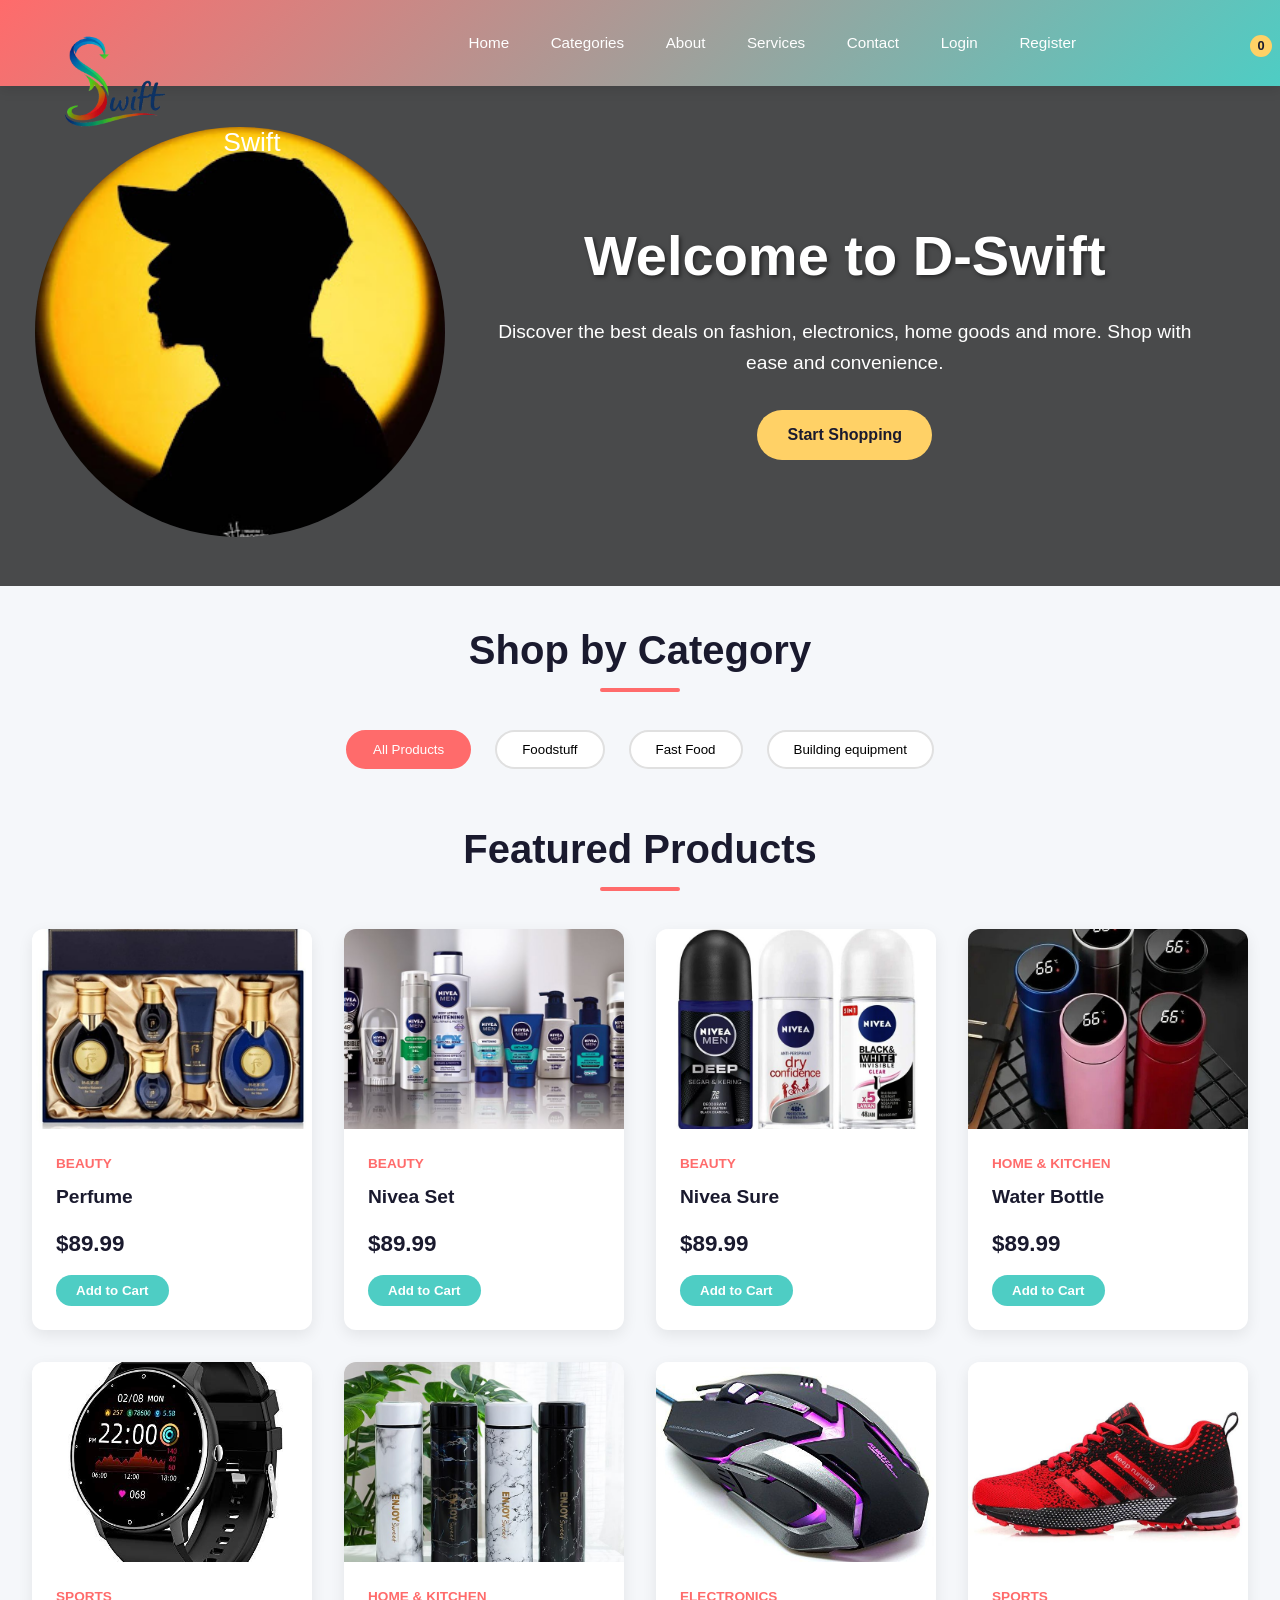
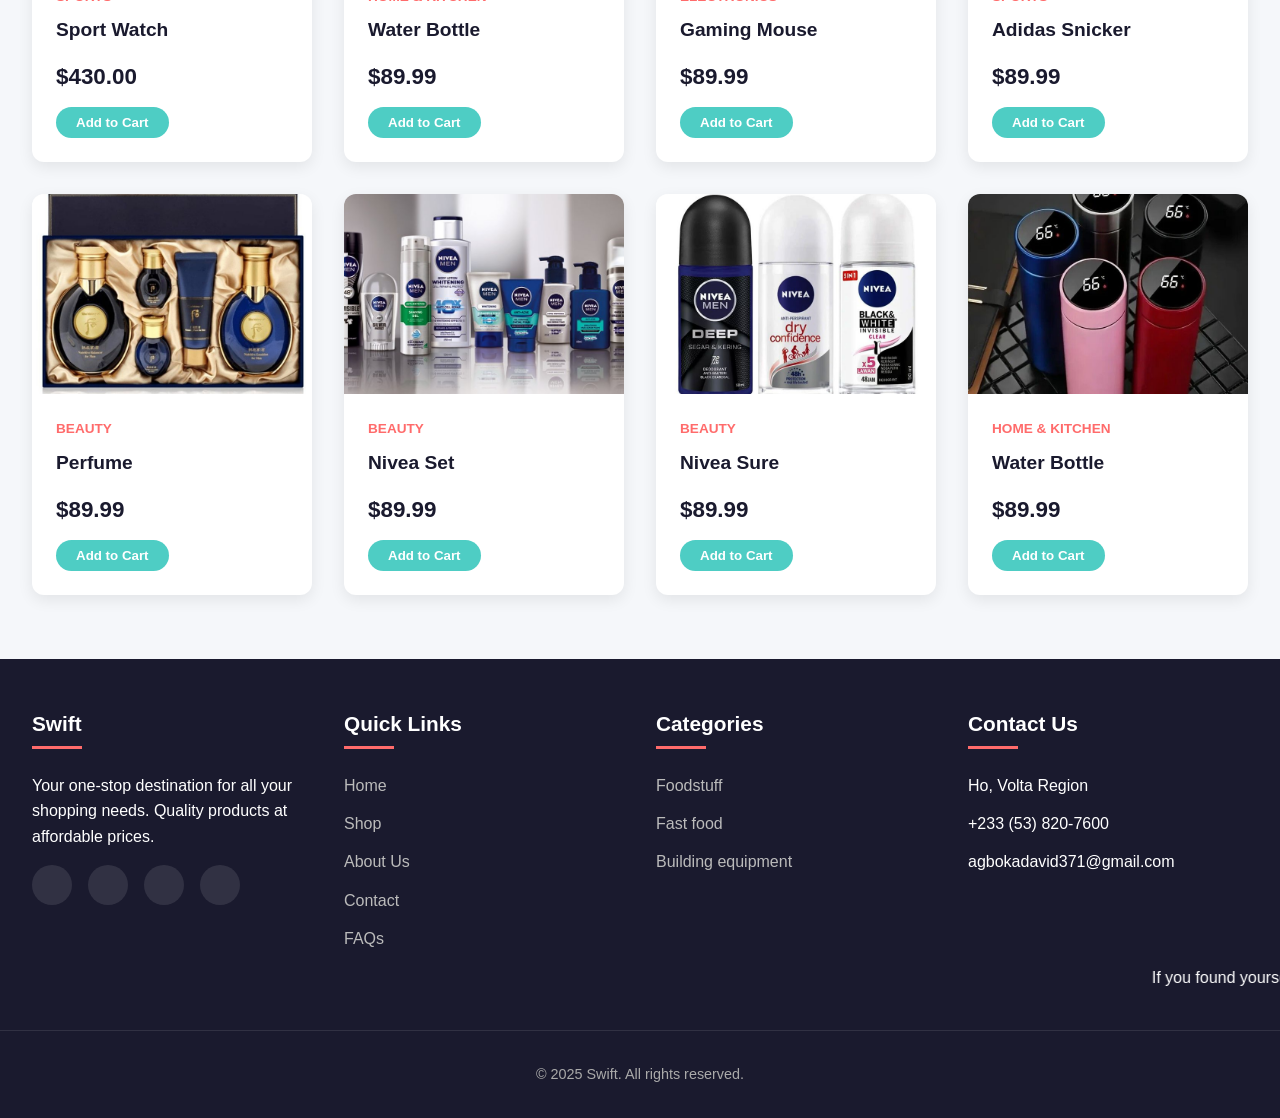
==== index.html @ dd16c354 "Update index.html" ====
<!DOCTYPE html>
<html lang="en">
<head>
    <meta charset="UTF-8">
    <meta name="viewport" content="width=device-width, initial-scale=1.0">
    <title>Swift</title>
    <link rel="stylesheet" href="style.css">
</head>
<body>
    <!-- Header -->
    
    <header>
        <div class="header-content">
            <div class="logo">
                <i class="fas fa-shopping-bag"></i>
                <img src="789.png" width="200" />
                <span>Swift</span>
            </div>

            <nav class="nav-links">
                <a href="#" class="active">Home</a>
                <a href="#">Categories</a>
                <a href="#">About</a>
                <a href="#">Services</a>
                <a href="#">Contact</a>
                <a href="login.html">Login</a>
                <a href="register.html">Register</a>
            </nav>

            <div class="cart-icon" id="cartIcon">
                <i class="fas fa-shopping-cart"></i>
                <span class="cart-count">0</span>
            </div>
        </div>
    </header>

        <!-- Hero Section -->
    <section class="hero">
        <div class="home-img">
        <img src="456.jpg">
        </div>
        <div class="hero-content">
            <h1>Welcome to D-Swift</h1>
            <p>Discover the best deals on fashion, electronics, home goods and more. Shop with ease and convenience.</p>
            <a href="#products" class="btn">Start Shopping</a>
        </div>
    </section>

    
    <!-- Main Content -->
    <div class="container">
        <h2 class="section-title">Shop by Category</h2>
        <div class="categories">
            <button class="category-btn active">All Products</button>
            <button class="category-btn">Foodstuff</button>
            <button class="category-btn">Fast Food</button>
            <button class="category-btn">Building equipment</button>
        </div>
        <h2 class="section-title" id="products">Featured Products</h2>
        <div class="products-grid" id="productsGrid">
            <!-- Products will be dynamically added here -->
        </div>
    </div>
    <!-- Shopping Cart -->
    <div class="cart-container" id="cartContainer">
        <div class="cart-header">
            <h2>Your Cart</h2>
            <button class="close-cart" id="closeCart">
                <i class="fas fa-times"></i>
            </button>
        </div>
        <div class="cart-items" id="cartItems">
            <!-- Cart items will be dynamically added here -->
            <div class="cart-empty">
                <i class="fas fa-shopping-cart"></i>
                <p>Your cart is empty</p>
            </div>
        </div>
        <div class="cart-footer">
            <div class="cart-total">
                <span>Total:</span>
                <span id="cartTotal">$0.00</span>
            </div>
            <button class="checkout-btn">Proceed to Checkout</button>
        </div>
    </div>
    <!-- Overlay for cart -->
    <div class="overlay" id="overlay"></div>
    <!-- Footer -->
    <footer>
        <div class="footer-content">
            <div class="footer-column">
                <h3>Swift</h3>
                <p>Your one-stop destination for all your shopping needs. Quality products at affordable prices.</p>
                <div class="social-links">
                    <a href="#"><i class="fab fa-facebook-f"></i></a>
                    <a href="#"><i class="fab fa-twitter"></i></a>
                    <a href="#"><i class="fab fa-instagram"></i></a>
                    <a href="#"><i class="fab fa-pinterest"></i></a>
                </div>
            </div>
            <div class="footer-column">
                <h3>Quick Links</h3>
                <ul class="footer-links">
                    <li><a href="#">Home</a></li>
                    <li><a href="#">Shop</a></li>
                    <li><a href="#">About Us</a></li>
                    <li><a href="#">Contact</a></li>
                    <li><a href="#">FAQs</a></li>
                </ul>
            </div>
            <div class="footer-column">
                <h3>Categories</h3>
                <ul class="footer-links">
                    <li><a href="#">Foodstuff</a></li>
                    <li><a href="#">Fast food</a></li>
                    <li><a href="#">Building equipment</a></li>
                </ul>
            </div>
            <div class="footer-column">
                <h3>Contact Us</h3>
                <ul class="footer-links">
                    <li><i class="fas fa-map-marker-alt"></i>Ho, Volta Region</li>
                    <li><i class="fas fa-phone"></i> +233 (53) 820-7600</li>
                    <li><i class="fas fa-envelope"></i> agbokadavid371@gmail.com</li>
                </ul>
            </div>
        </div>
        <Marquee>If you found yourself on this website, it is not a mistake. You are here because you either want to buy or sell. My name is D-swift and I am here to make your shopping easier for you. Just tell me what you want and it will be at your doorstep. You can register now to receive daily update on new product. We offer services like advertisement of products, selling of products and other more. You can sign up now to be a buyer or a seller. For more enquiries, Call Us On +233 53-820-7600 or 0538207600. Thank You. Nice Shopping.</Marquee>
        <div class="copyright">
            <p>&copy; 2025 Swift. All rights reserved.</p>
        </div>
    </footer>
    <script src="script.js"></script>
</body>
</html>
---- style.css ----
* {
            margin: 0;
            padding: 0;
            box-sizing: border-box;
            font-family: 'Segoe UI', Tahoma, Geneva, Verdana, sans-serif;
        }
        :root {
            --primary: #ff6b6b;
            --secondary: #4ecdc4;
            --dark: #1a1a2e;
            --light: #f8f9fa;
            --accent: #ffd166;
        }
        body {
            background-color: #f5f7fa;
            color: #333;
            line-height: 1.6;
        }

        header {
            padding: 0.8rem 1rem;
            position: sticky;
            top: 0;
            z-index: 100;
            background: linear-gradient(135deg, var(--primary), var(--secondary));
            color: white;
            box-shadow: 0 4px 12px rgba(0,0,0,0.1);
        }

        .home-img{
            border-radius: 50%;
        }

        .home-img img{
            position: relative;
            width: 32vw;
            border-radius: 50%;
            box-shadow: 0 0 5px solid #b74b4b;
            cursor: pointor;
            transition: 0.2s linear;
        }
        .header-content {
            display: flex;
            align-items: center;
            justify-content: space-between;  /* keeps everything in one straight line */
            flex-wrap: nowrap;               /* prevents wrapping */
            gap: 1rem;
            min-height: 60px; 
            max-width: 100%;
            margin: 0 auto;               /* consistent height */
        }
        /* Logo stays on the left */
        .logo {
            height: 50px; /* adjust as needed */
            width: auto;  /* keeps proportions */
            font-size: 1.65rem;
            white-space: nowrap;
            flex-shrink: 0;
        }
        .logo i {
            color: var(--accent);
        }
        .nav-links {
            display: flex;
            gap: 1.2rem;
            flex: 1;                          /* takes all available space in the middle */
            justify-content: center;         /* perfectly centered */
            overflow: hidden;
        }
        .nav-links::-webkit-scrollbar {
            display: none;                   
        }
        .nav-links a {
            color: white;
            text-decoration: none;
            font-weight: 500;
            font-size: 0.95rem;
            white-space: nowrap;
            padding: 0.4rem 0.7rem;
            border-radius: 4px;
            transition: background 0.3s;
        }
        .nav-links a:hover {
            background: rgba(255,255,255,0.2);
        }
        .cart-icon {
            flex-shrink: 0;
            position: relative;
            cursor: pointer;
            font-size: 1.6rem;
        }
        .cart-count {
            position: absolute;
            top: -8px;
            right: -8px;
            background: var(--accent);
            color: var(--dark);
            border-radius: 50%;
            width: 22px;
            height: 22px;
            display: flex;
            align-items: center;
            justify-content: center;
            font-size: 0.8rem;
            font-weight: bold;
        }
        .hero {
            background: linear-gradient(rgba(0,0,0,0.7), rgba(0,0,0,0.7)), url('https://images.unsplash.com/photo-1596727147700-6a0b6a0c0d5d?ixlib=rb-4.0.3&auto=format&fit=crop&w=1950&q=80');
            background-size: cover;
            background-position: center;
            height: 500px;
            display: flex;
            align-items: center;
            justify-content: center;
            text-align: center;
            color: white;
            margin-bottom: 2rem;
        }
        .hero-content {
            max-width: 800px;
            padding: 2rem;
        }
        .hero h1 {
            font-size: 3.5rem;
            margin-bottom: 1rem;
            text-shadow: 2px 2px 4px rgba(0,0,0,0.5);
        }
        .hero p {
            font-size: 1.2rem;
            margin-bottom: 2rem;
        }
        .btn {
            display: inline-block;
            background: var(--accent);
            color: var(--dark);
            padding: 12px 30px;
            border-radius: 30px;
            text-decoration: none;
            font-weight: 600;
            transition: all 0.3s ease;
            border: none;
            cursor: pointer;
            font-size: 1rem;
        }
        .btn:hover {
            transform: translateY(-3px);
            box-shadow: 0 10px 20px rgba(0,0,0,0.1);
        }
        .btn-primary {
            background: var(--primary);
            color: white;
        }
        .container {
            max-width: 1400px;
            margin: 0 auto;
            padding: 0 2rem;
        }
        .section-title {
            text-align: center;
            margin: 2rem 0 3rem;
            font-size: 2.5rem;
            color: var(--dark);
            position: relative;
        }
        .section-title::after {
            content: '';
            position: absolute;
            bottom: -10px;
            left: 50%;
            transform: translateX(-50%);
            width: 80px;
            height: 4px;
            background: var(--primary);
            border-radius: 2px;
        }
        .categories {
            display: flex;
            justify-content: center;
            gap: 1.5rem;
            margin-bottom: 3rem;
            flex-wrap: wrap;
        }
        .category-btn {
            padding: 10px 25px;
            background: white;
            border: 2px solid #e0e0e0;
            border-radius: 30px;
            cursor: pointer;
            font-weight: 500;
            transition: all 0.3s ease;
        }
        .category-btn:hover, .category-btn.active {
            background: var(--primary);
            color: white;
            border-color: var(--primary);
        }
        .products-grid {
            display: grid;
            grid-template-columns: repeat(auto-fill, minmax(280px, 1fr));
            gap: 2rem;
            margin-bottom: 4rem;
        }
        .product-card {
            background: white;
            border-radius: 12px;
            overflow: hidden;
            box-shadow: 0 5px 15px rgba(0,0,0,0.08);
            transition: transform 0.3s ease;
        }
        .product-card:hover {
            transform: translateY(-10px);
        }
        .product-image {
            height: 200px;
            width: 100%;
            background-color: #f0f0f0;
            display: flex;
            align-items: center;
            justify-content: center;
            overflow: hidden;
        }
        .product-image img {
            width: 100%;
            height: 100%;
            object-fit: cover;
            transition: transform 0.5s ease;
        }
        .product-card:hover .product-image img {
            transform: scale(1.1);
        }
        .product-info {
            padding: 1.5rem;
        }
        .product-category {
            color: var(--primary);
            font-size: 0.85rem;
            text-transform: uppercase;
            font-weight: 600;
            margin-bottom: 0.5rem;
        }
        .product-name {
            font-size: 1.2rem;
            margin-bottom: 0.5rem;
            color: var(--dark);
        }
        .product-price {
            font-size: 1.4rem;
            font-weight: 700;
            color: var(--dark);
            margin: 0.8rem 0;
        }
        .product-actions {
            display: flex;
            justify-content: space-between;
            align-items: center;
        }
        .add-to-cart {
            background: var(--secondary);
            color: white;
            border: none;
            padding: 8px 20px;
            border-radius: 30px;
            cursor: pointer;
            font-weight: 600;
            transition: all 0.3s ease;
        }
        .add-to-cart:hover {
            background: #3dbdb4;
        }
        .cart-container {
            position: fixed;
            top: 0;
            right: -400px;
            width: 380px;
            height: 100vh;
            background: white;
            box-shadow: -5px 0 15px rgba(0,0,0,0.1);
            z-index: 1000;
            transition: right 0.4s ease;
            display: flex;
            flex-direction: column;
        }
        .cart-icon {
            flex-shrink: 0;
            font-size: 1.6rem;
        }
        .cart-container.active {
            right: 0;
        }
        .cart-header {
            padding: 1.5rem;
            background: var(--primary);
            color: white;
            display: flex;
            justify-content: space-between;
            align-items: center;
        }
        .close-cart {
            background: none;
            border: none;
            color: white;
            font-size: 1.5rem;
            cursor: pointer;
        }
        .cart-items {
            flex: 1;
            overflow-y: auto;
            padding: 1.5rem;
        }
        .cart-item {
            display: flex;
            gap: 1rem;
            padding: 1rem 0;
            border-bottom: 1px solid #eee;
        }
        .cart-item-image {
            width: 80px;
            height: 80px;
            border-radius: 8px;
            overflow: hidden;
            background-color: #f0f0f0;
        }
        .cart-item-image img {
            width: 100%;
            height: 100%;
            object-fit: cover;
        }
        .cart-item-details {
            flex: 1;
        }
        .cart-item-name {
            font-weight: 600;
            margin-bottom: 0.5rem;
        }
        .cart-item-price {
            color: var(--primary);
            font-weight: 700;
            margin-bottom: 0.5rem;
        }
        .cart-item-controls {
            display: flex;
            align-items: center;
            gap: 0.5rem;
        }
        .quantity-btn {
            width: 30px;
            height: 30px;
            border-radius: 50%;
            border: 1px solid #ddd;
            background: white;
            cursor: pointer;
            display: flex;
            align-items: center;
            justify-content: center;
        }
        .quantity {
            min-width: 30px;
            text-align: center;
        }
        .remove-item {
            color: #ff6b6b;
            background: none;
            border: none;
            cursor: pointer;
            margin-left: auto;
        }
        .cart-footer {
            padding: 1.5rem;
            border-top: 1px solid #eee;
        }
        .cart-total {
            display: flex;
            justify-content: space-between;
            font-size: 1.2rem;
            font-weight: 700;
            margin-bottom: 1.5rem;
        }
        .checkout-btn {
            width: 100%;
            padding: 15px;
            background: var(--primary);
            color: white;
            border: none;
            border-radius: 8px;
            font-size: 1.1rem;
            font-weight: 600;
            cursor: pointer;
            transition: background 0.3s ease;
        }
        .checkout-btn:hover {
            background: #ff5252;
        }
        .overlay {
            position: fixed;
            top: 0;
            left: 0;
            width: 100%;
            height: 100%;
            background: rgba(0,0,0,0.5);
            z-index: 999;
            opacity: 0;
            visibility: hidden;
            transition: all 0.4s ease;
        }
        .overlay.active {
            opacity: 1;
            visibility: visible;
        }
        .cart-empty {
            text-align: center;
            padding: 2rem;
            color: #888;
        }
        .cart-empty i {
            font-size: 3rem;
            margin-bottom: 1rem;
            color: #ddd;
        }
        footer {
            background: var(--dark);
            color: white;
            padding: 3rem 0 2rem;
            margin-top: 4rem;
        }
        .footer-content {
            display: grid;
            grid-template-columns: repeat(auto-fit, minmax(250px, 1fr));
            gap: 2rem;
            max-width: 1400px;
            margin: 0 auto;
            padding: 0 2rem;
        }
        .footer-column h3 {
            font-size: 1.3rem;
            margin-bottom: 1.5rem;
            position: relative;
            padding-bottom: 0.5rem;
        }
        .footer-column h3::after {
            content: '';
            position: absolute;
            bottom: 0;
            left: 0;
            width: 50px;
            height: 3px;
            background: var(--primary);
        }
        .footer-links {
            list-style: none;
        }
        .footer-links li {
            margin-bottom: 0.8rem;
        }
        .footer-links a {
            color: #bbb;
            text-decoration: none;
            transition: color 0.3s ease;
        }
        .footer-links a:hover {
            color: var(--accent);
        }
        .social-links {
            display: flex;
            gap: 1rem;
            margin-top: 1rem;
        }
        .social-links a {
            display: flex;
            align-items: center;
            justify-content: center;
            width: 40px;
            height: 40px;
            border-radius: 50%;
            background: rgba(255,255,255,0.1);
            color: white;
            transition: all 0.3s ease;
        }
        .social-links a:hover {
            background: var(--primary);
            transform: translateY(-3px);
        }
        .copyright {
            text-align: center;
            padding-top: 2rem;
            margin-top: 2rem;
            border-top: 1px solid rgba(255,255,255,0.1);
            color: #aaa;
            font-size: 0.9rem;
        }
        
        @media (max-width: 560px) {
            .nav-links {
                gap: 0.6rem;
                overflow-x: auto;
                -webkit-overflow-scrolling: touch;
                scrollbar-width: none;
                padding: 0 0.5rem;
            }
    
            .nav-links::-webkit-scrollbar {
                display: none;
            }
    
            .nav-links a {
                font-size: 0.85rem;
                padding: 0.3rem 0.5rem;
            }
    
            .logo {
                font-size: 1.5rem;
            }
            
            @media (max-width: 400px) {
              .form-container {
                padding: 15px;
              }
            }
        }
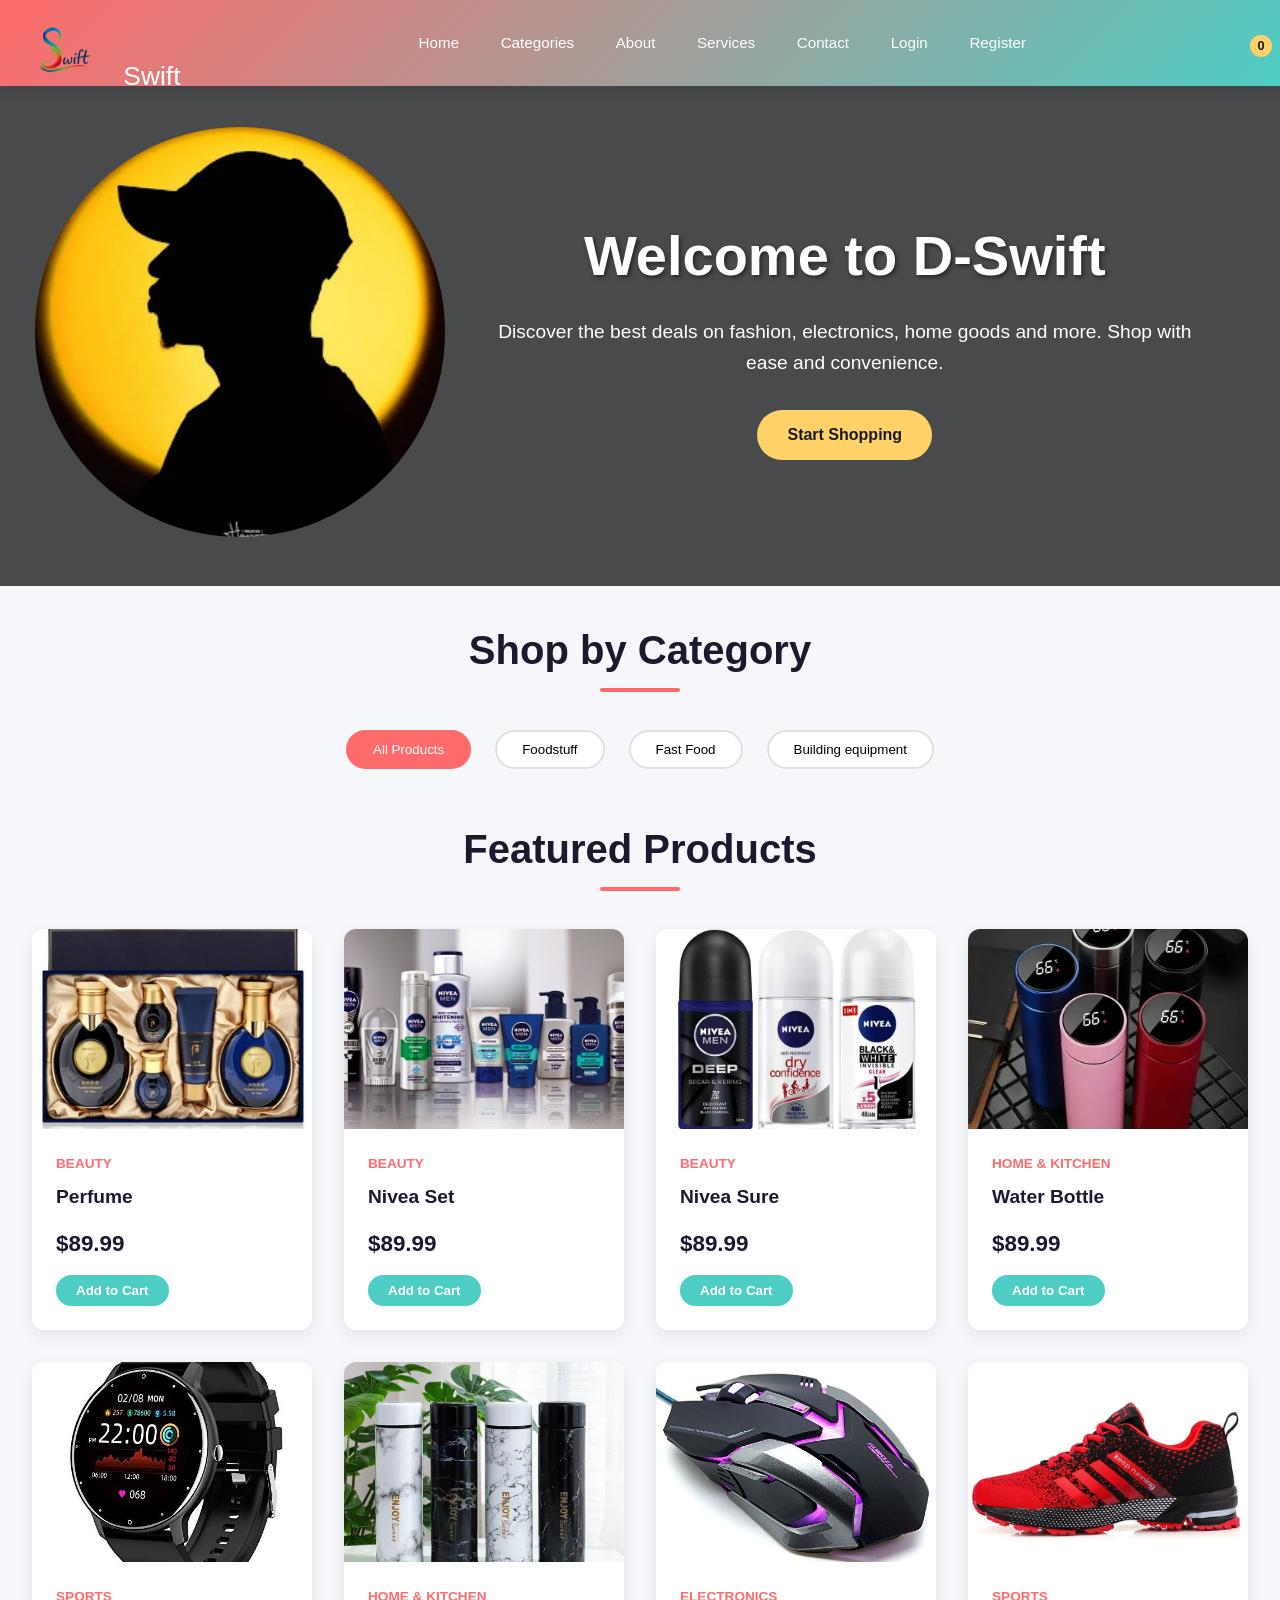
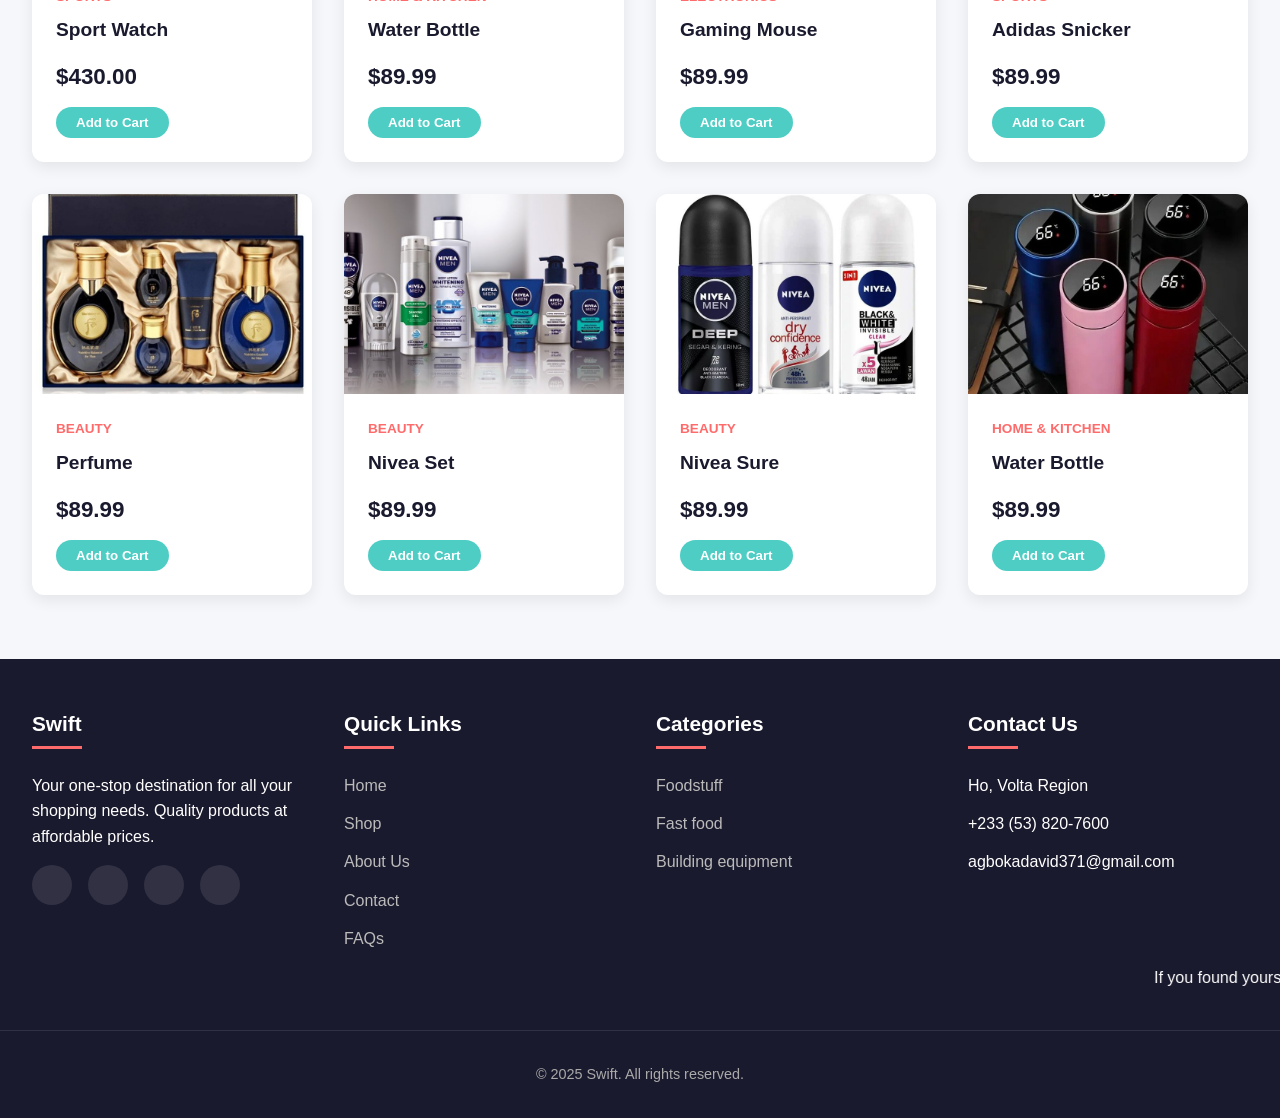
==== commit 1dbab36a: "Fix HTML formatting and update image sizes" ====
--- a/index.html
+++ b/index.html
@@ -13,7 +13,7 @@
         <div class="header-content">
             <div class="logo">
                 <i class="fas fa-shopping-bag"></i>
-                <img src="789.png" width="200" />
+                <img src="789.png" width="100" />
                 <span>Swift</span>
             </div>
 
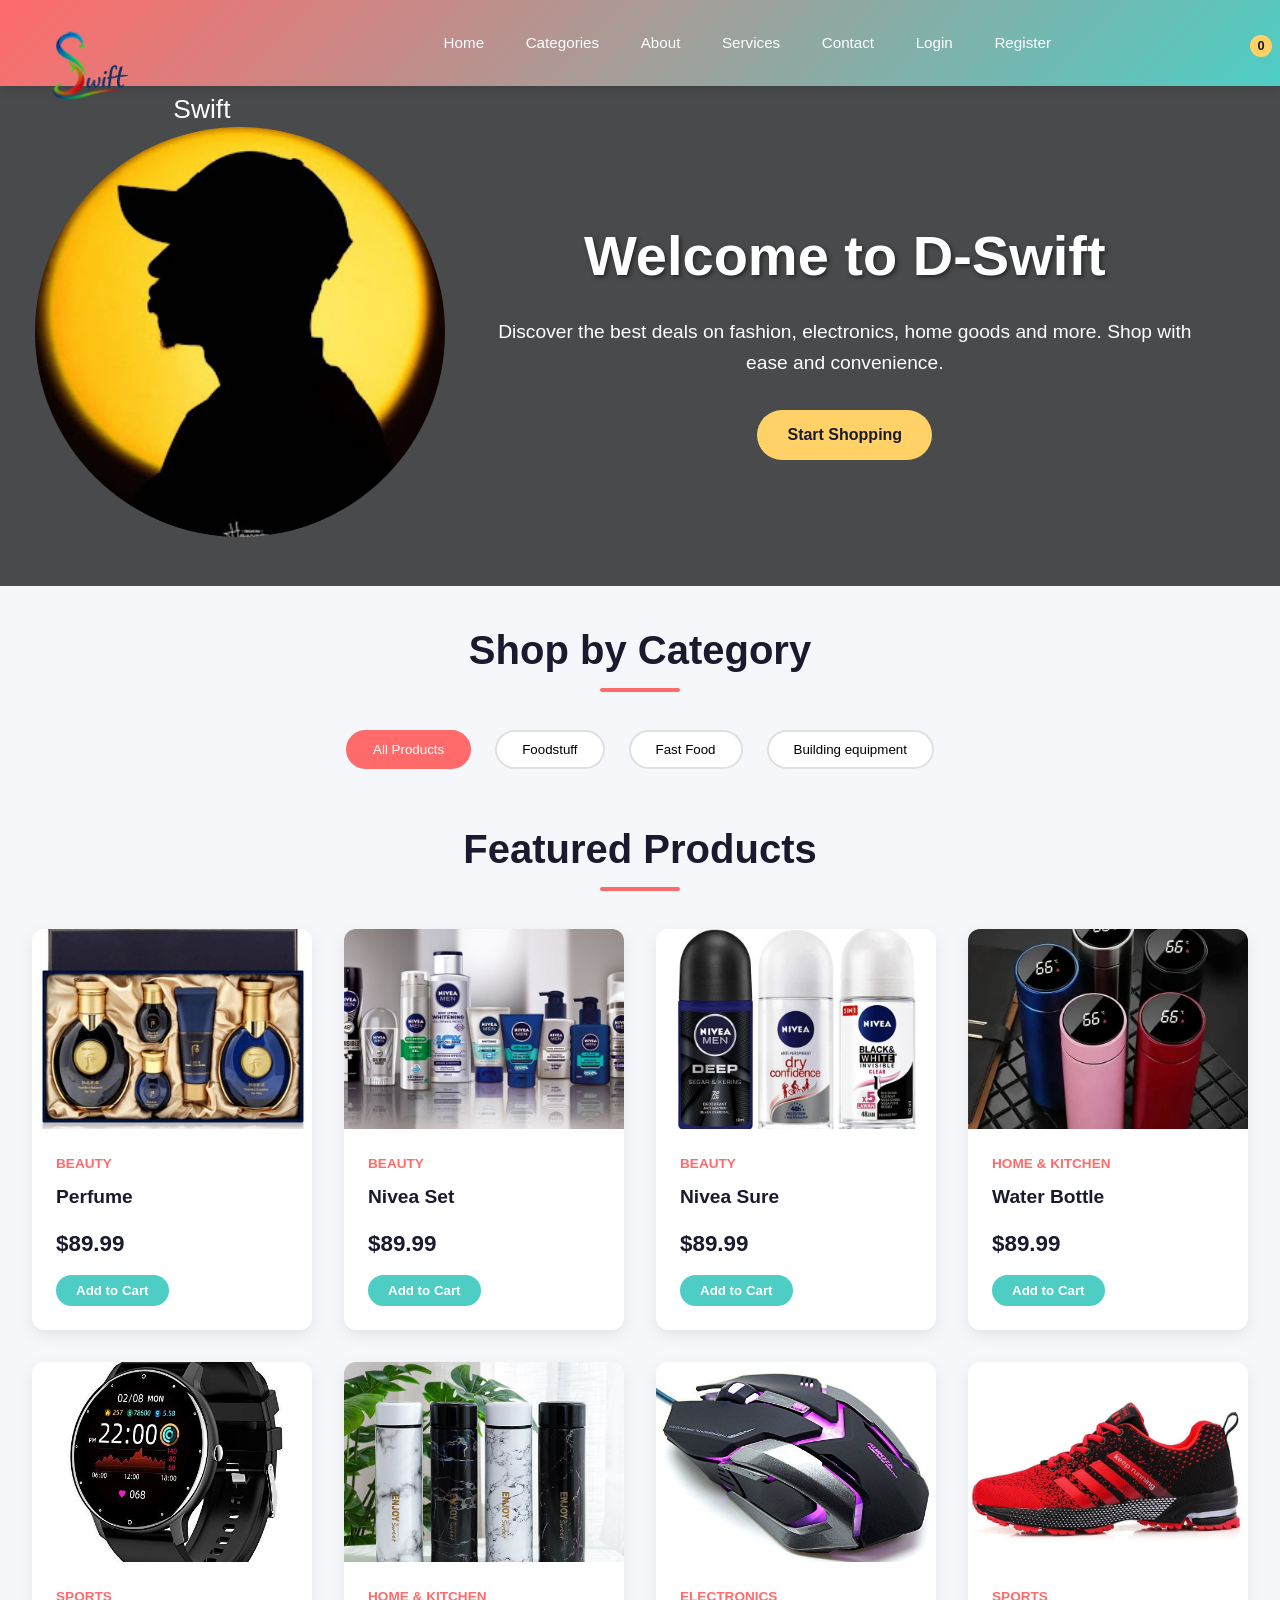
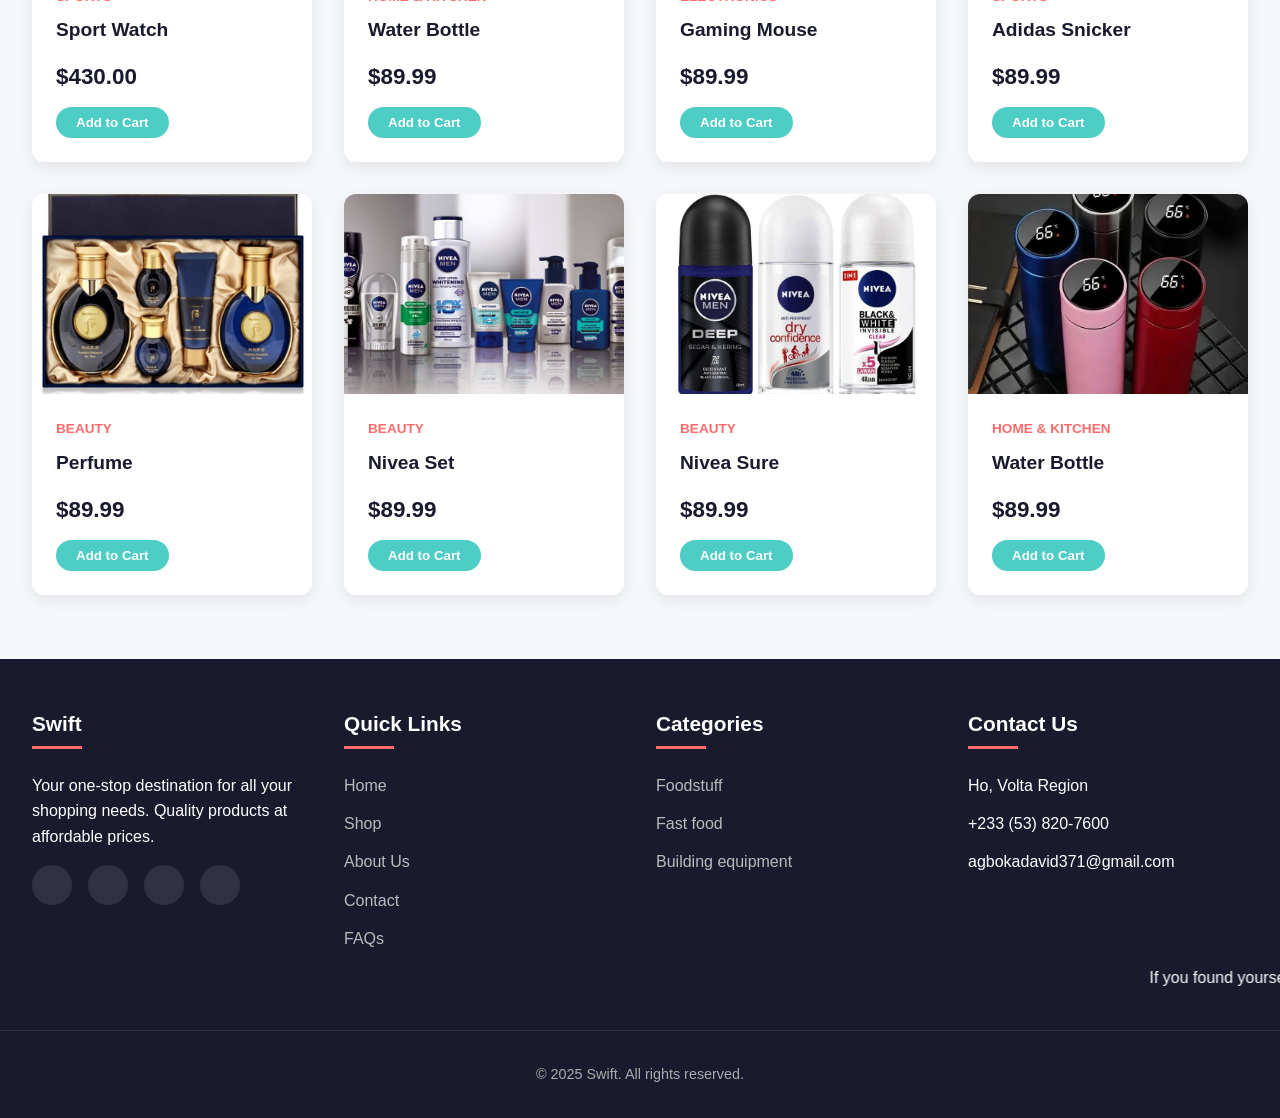
==== commit 5edcc3b8: "Update index.html" ====
--- a/index.html
+++ b/index.html
@@ -13,7 +13,7 @@
         <div class="header-content">
             <div class="logo">
                 <i class="fas fa-shopping-bag"></i>
-                <img src="789.png" width="100" />
+                <img src="789.png" width="150"s />
                 <span>Swift</span>
             </div>
 
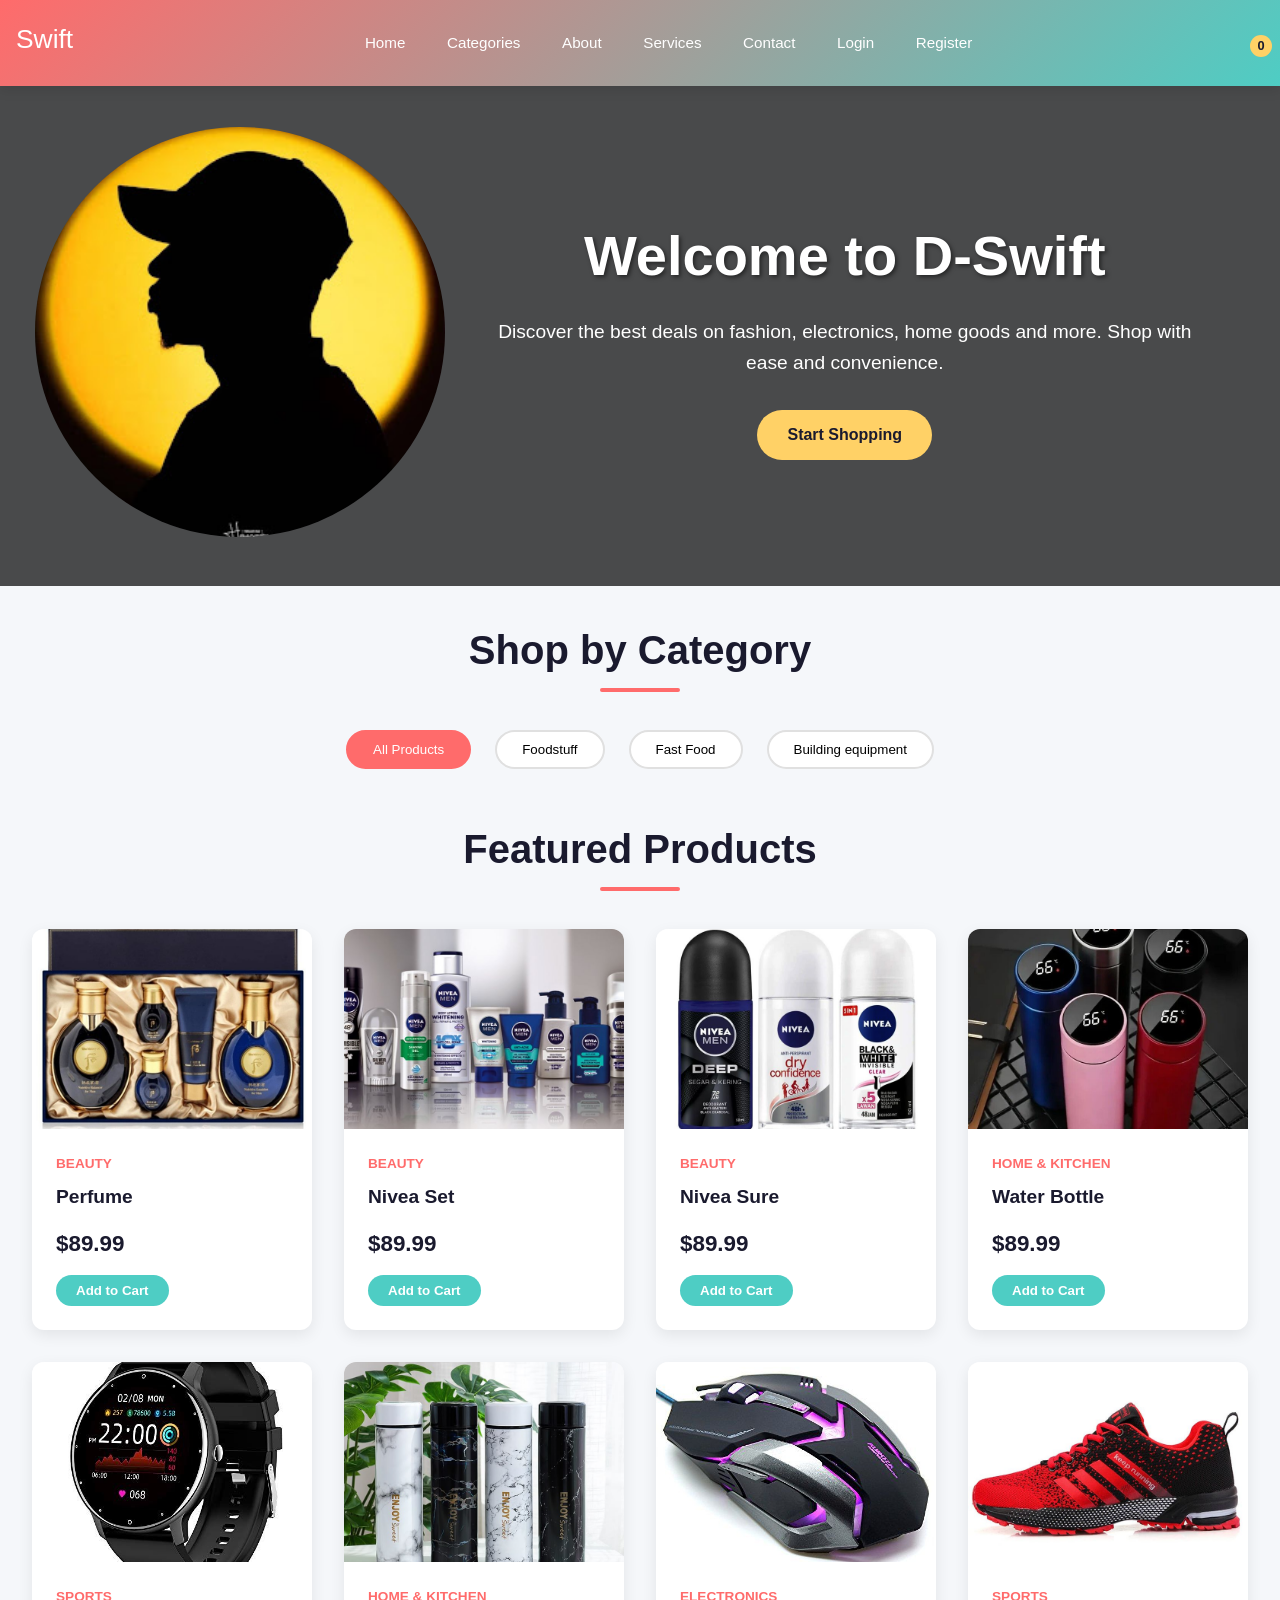
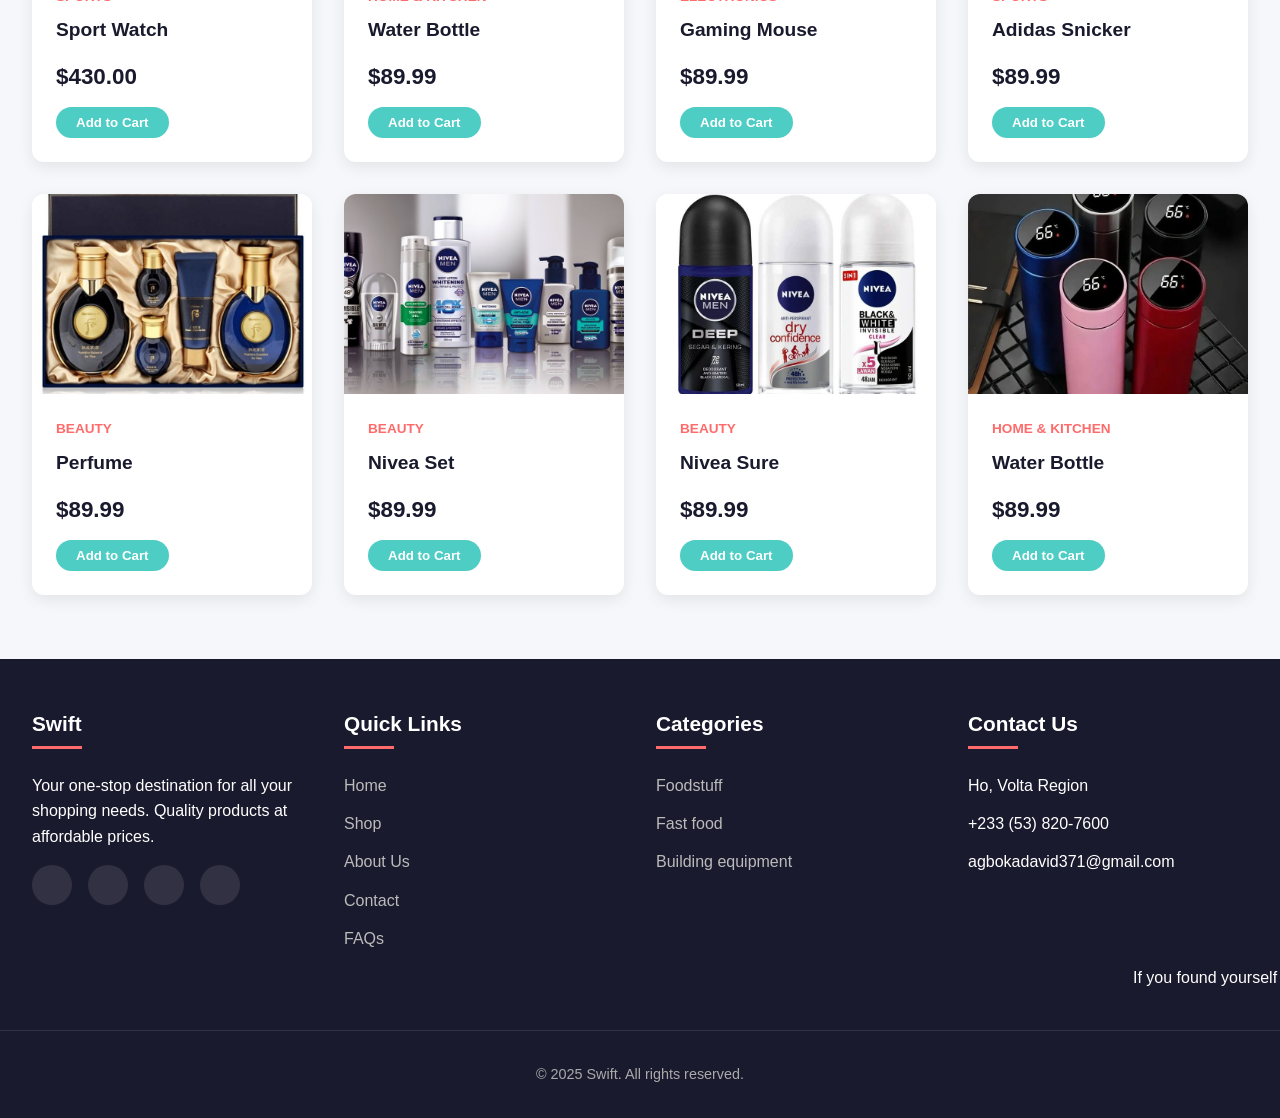
==== commit cf1d6304: "Update index.html" ====
--- a/index.html
+++ b/index.html
@@ -13,7 +13,6 @@
         <div class="header-content">
             <div class="logo">
                 <i class="fas fa-shopping-bag"></i>
-                <img src="789.png" width="150"s />
                 <span>Swift</span>
             </div>
 
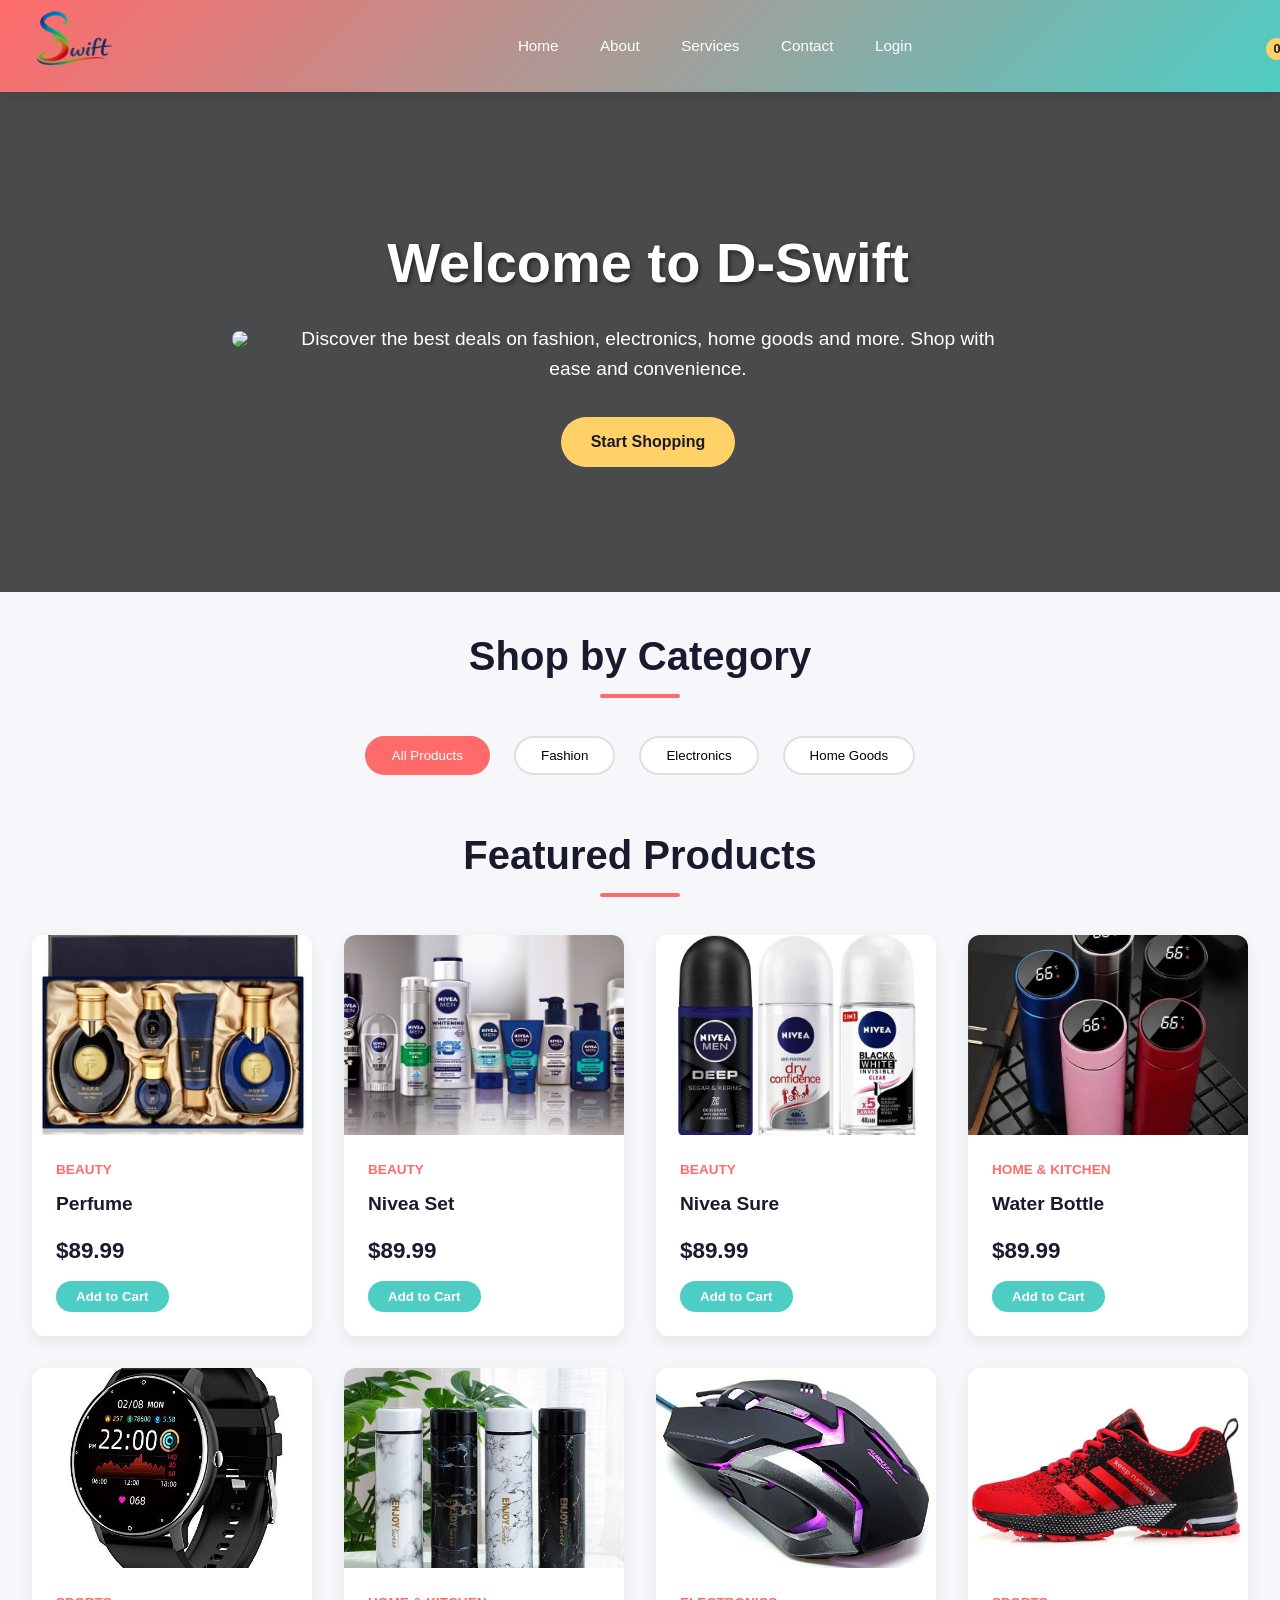
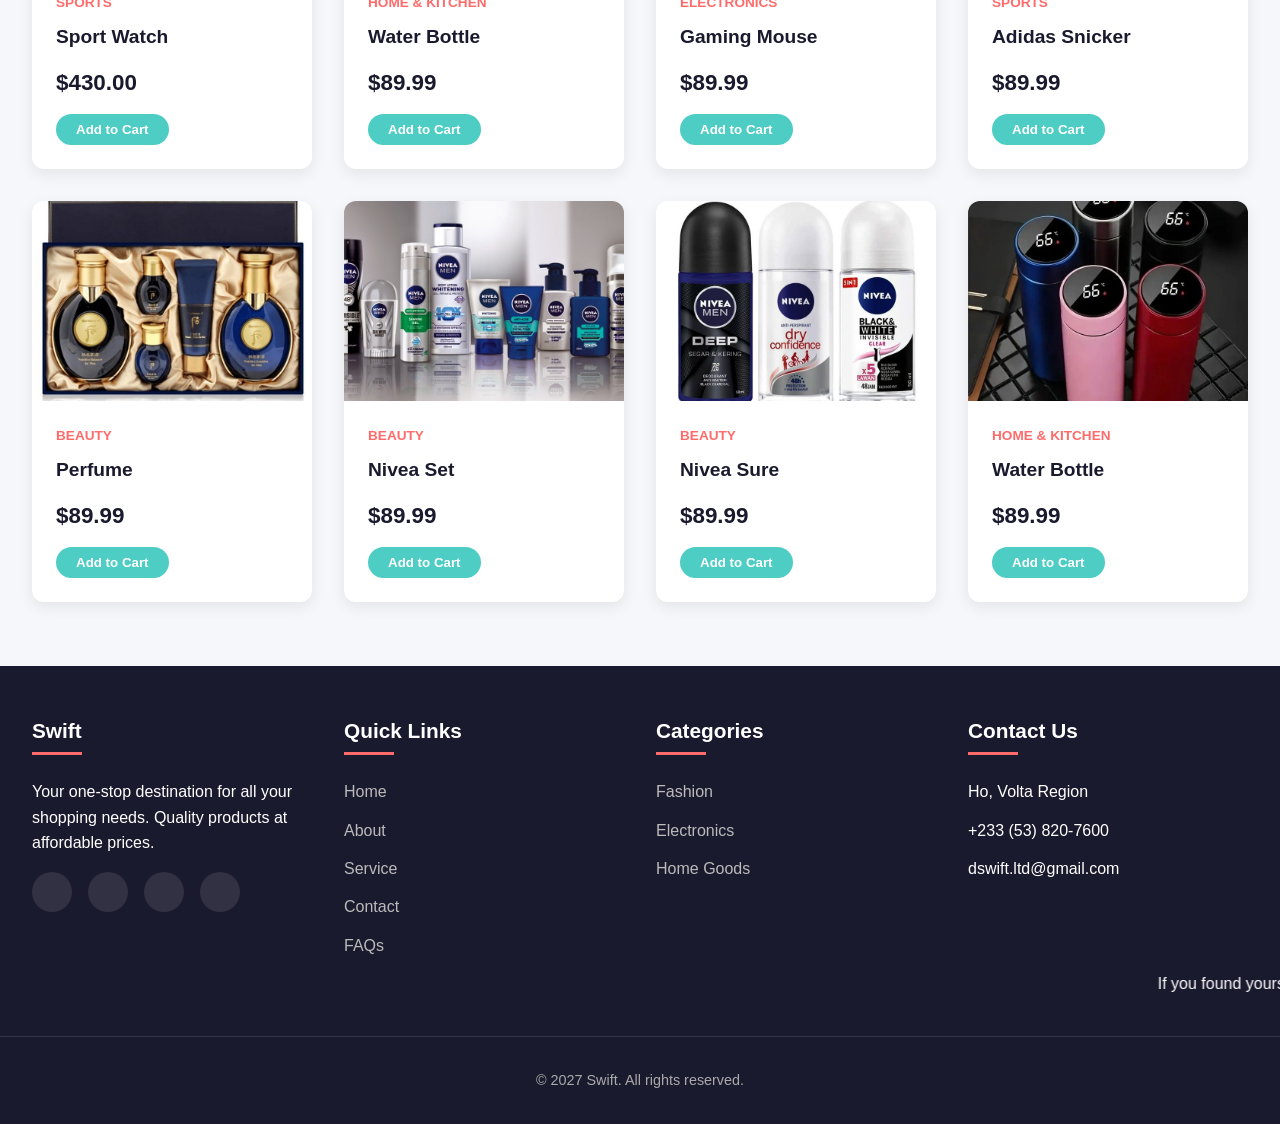
==== commit 0588e30c: "Add files via upload" ====
--- a/index.html
+++ b/index.html
@@ -5,25 +5,23 @@
     <meta name="viewport" content="width=device-width, initial-scale=1.0">
     <title>Swift</title>
     <link rel="stylesheet" href="style.css">
+    <link rel="icon" type="image" href="789.png">
 </head>
 <body>
     <!-- Header -->
-    
     <header>
         <div class="header-content">
             <div class="logo">
                 <i class="fas fa-shopping-bag"></i>
-                <span>Swift</span>
+                <img src="789.png">
             </div>
 
             <nav class="nav-links">
                 <a href="#" class="active">Home</a>
-                <a href="#">Categories</a>
-                <a href="#">About</a>
-                <a href="#">Services</a>
-                <a href="#">Contact</a>
+                <a href="about.html">About</a>
+                <a href="service.html">Services</a>
+                <a href="contact.html">Contact</a>
                 <a href="login.html">Login</a>
-                <a href="register.html">Register</a>
             </nav>
 
             <div class="cart-icon" id="cartIcon">
@@ -33,10 +31,10 @@
         </div>
     </header>
 
-        <!-- Hero Section -->
+    <!-- Hero Section -->
     <section class="hero">
         <div class="home-img">
-        <img src="456.jpg">
+        <img src="456.jpeg">
         </div>
         <div class="hero-content">
             <h1>Welcome to D-Swift</h1>
@@ -51,9 +49,9 @@
         <h2 class="section-title">Shop by Category</h2>
         <div class="categories">
             <button class="category-btn active">All Products</button>
-            <button class="category-btn">Foodstuff</button>
-            <button class="category-btn">Fast Food</button>
-            <button class="category-btn">Building equipment</button>
+            <button class="category-btn">Fashion</button>
+            <button class="category-btn">Electronics</button>
+            <button class="category-btn">Home Goods</button>
         </div>
         <h2 class="section-title" id="products">Featured Products</h2>
         <div class="products-grid" id="productsGrid">
@@ -101,19 +99,19 @@
             <div class="footer-column">
                 <h3>Quick Links</h3>
                 <ul class="footer-links">
-                    <li><a href="#">Home</a></li>
-                    <li><a href="#">Shop</a></li>
-                    <li><a href="#">About Us</a></li>
-                    <li><a href="#">Contact</a></li>
+                    <li><a href="1.html">Home</a></li>
+                    <li><a href="about.html">About</a></li>
+                    <li><a href="service.html">Service</a></li>
+                    <li><a href="contact.html">Contact</a></li>
                     <li><a href="#">FAQs</a></li>
                 </ul>
             </div>
             <div class="footer-column">
                 <h3>Categories</h3>
                 <ul class="footer-links">
-                    <li><a href="#">Foodstuff</a></li>
-                    <li><a href="#">Fast food</a></li>
-                    <li><a href="#">Building equipment</a></li>
+                    <li><a href="#">Fashion</a></li>
+                    <li><a href="#">Electronics</a></li>
+                    <li><a href="#">Home Goods</a></li>
                 </ul>
             </div>
             <div class="footer-column">
@@ -121,15 +119,15 @@
                 <ul class="footer-links">
                     <li><i class="fas fa-map-marker-alt"></i>Ho, Volta Region</li>
                     <li><i class="fas fa-phone"></i> +233 (53) 820-7600</li>
-                    <li><i class="fas fa-envelope"></i> agbokadavid371@gmail.com</li>
+                    <li><i class="fas fa-envelope"></i> dswift.ltd@gmail.com</li>
                 </ul>
             </div>
         </div>
         <Marquee>If you found yourself on this website, it is not a mistake. You are here because you either want to buy or sell. My name is D-swift and I am here to make your shopping easier for you. Just tell me what you want and it will be at your doorstep. You can register now to receive daily update on new product. We offer services like advertisement of products, selling of products and other more. You can sign up now to be a buyer or a seller. For more enquiries, Call Us On +233 53-820-7600 or 0538207600. Thank You. Nice Shopping.</Marquee>
         <div class="copyright">
-            <p>&copy; 2025 Swift. All rights reserved.</p>
+            <p>&copy; 2027 Swift. All rights reserved.</p>
         </div>
     </footer>
     <script src="script.js"></script>
 </body>
-</html>
+</html>
--- a/style.css
+++ b/style.css
@@ -18,7 +18,6 @@
         }
 
         header {
-            padding: 0.8rem 1rem;
             position: sticky;
             top: 0;
             z-index: 100;
@@ -26,6 +25,7 @@
             color: white;
             box-shadow: 0 4px 12px rgba(0,0,0,0.1);
         }
+
 
         .home-img{
             border-radius: 50%;
@@ -39,6 +39,7 @@
             cursor: pointor;
             transition: 0.2s linear;
         }
+        
         .header-content {
             display: flex;
             align-items: center;
@@ -51,12 +52,16 @@
         }
         /* Logo stays on the left */
         .logo {
-            height: 50px; /* adjust as needed */
-            width: auto;  /* keeps proportions */
             font-size: 1.65rem;
             white-space: nowrap;
             flex-shrink: 0;
-        }
+        }     
+        
+        .logo img{
+        height: 80px;
+        width: 150px;
+        }
+ 
         .logo i {
             color: var(--accent);
         }
@@ -509,12 +514,6 @@
             .logo {
                 font-size: 1.5rem;
             }
-            
-            @media (max-width: 400px) {
-              .form-container {
-                padding: 15px;
-              }
-            }
         }
 
-        
+        
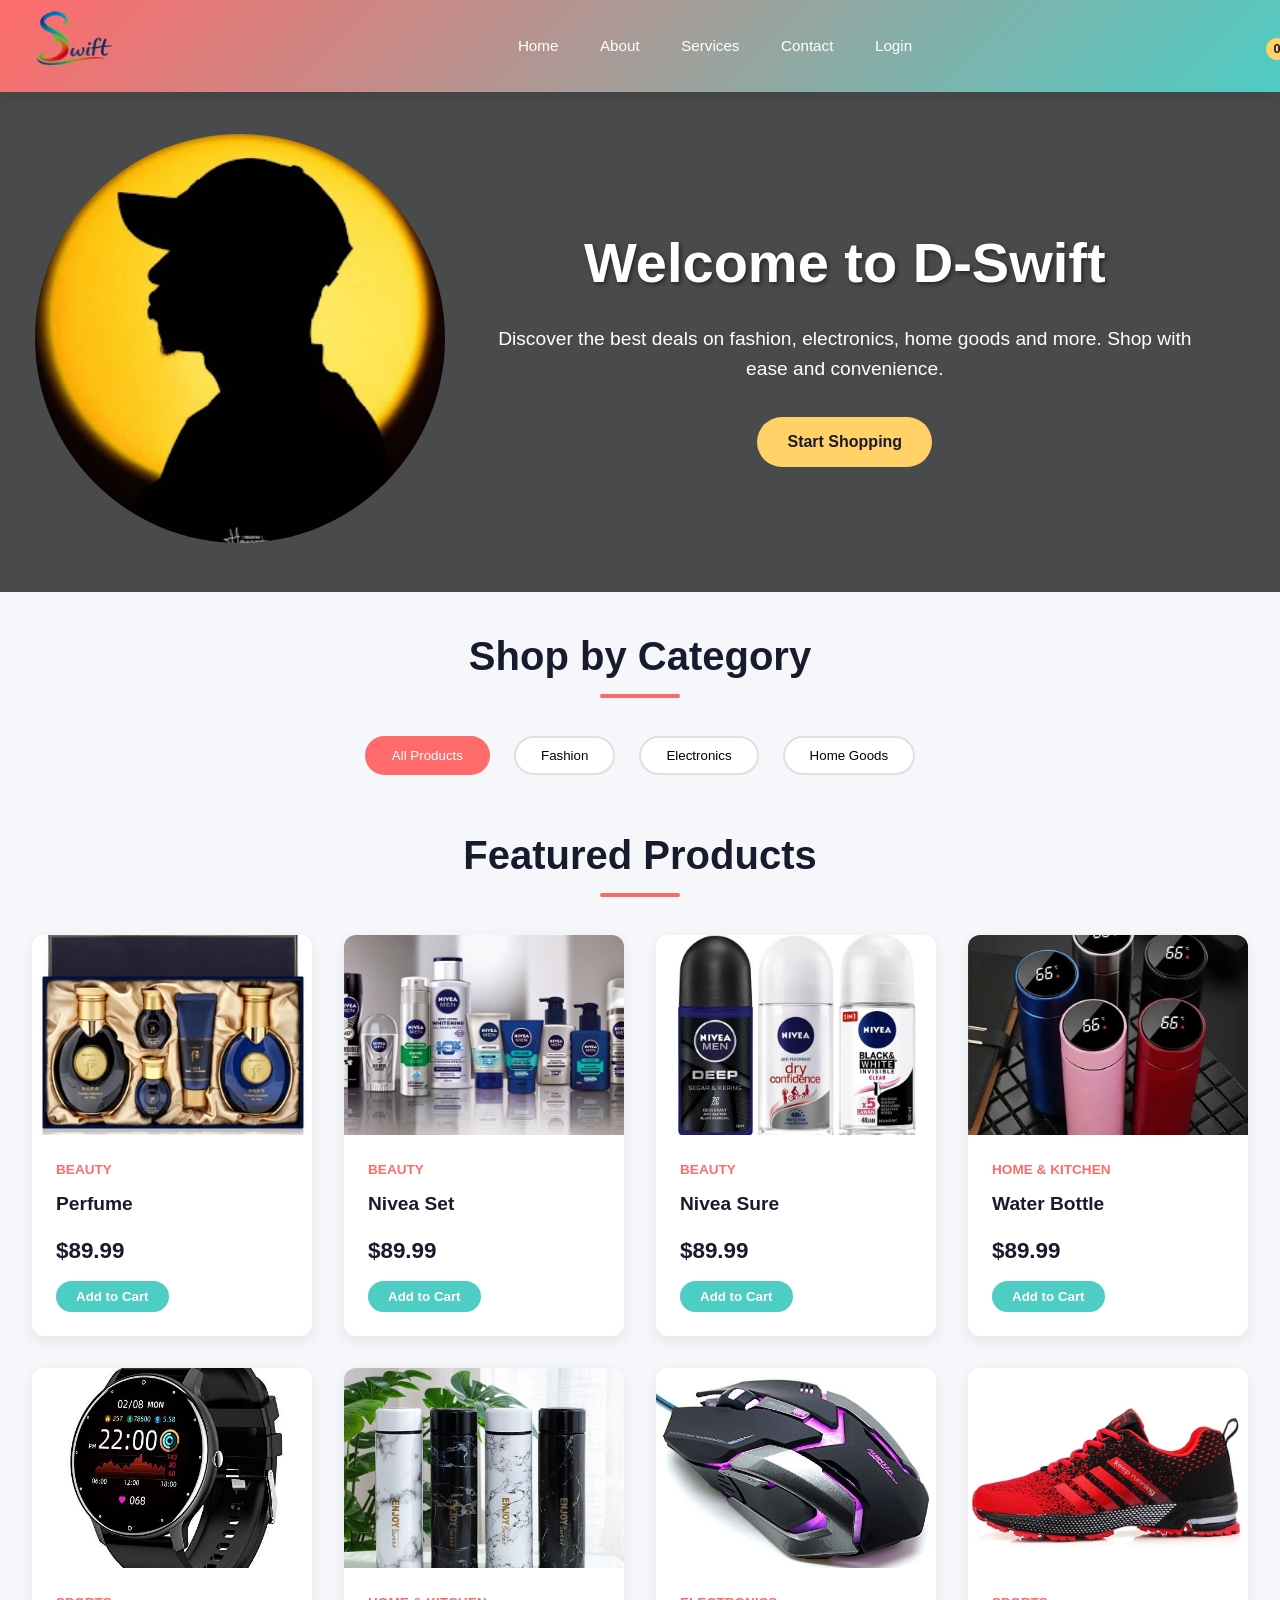
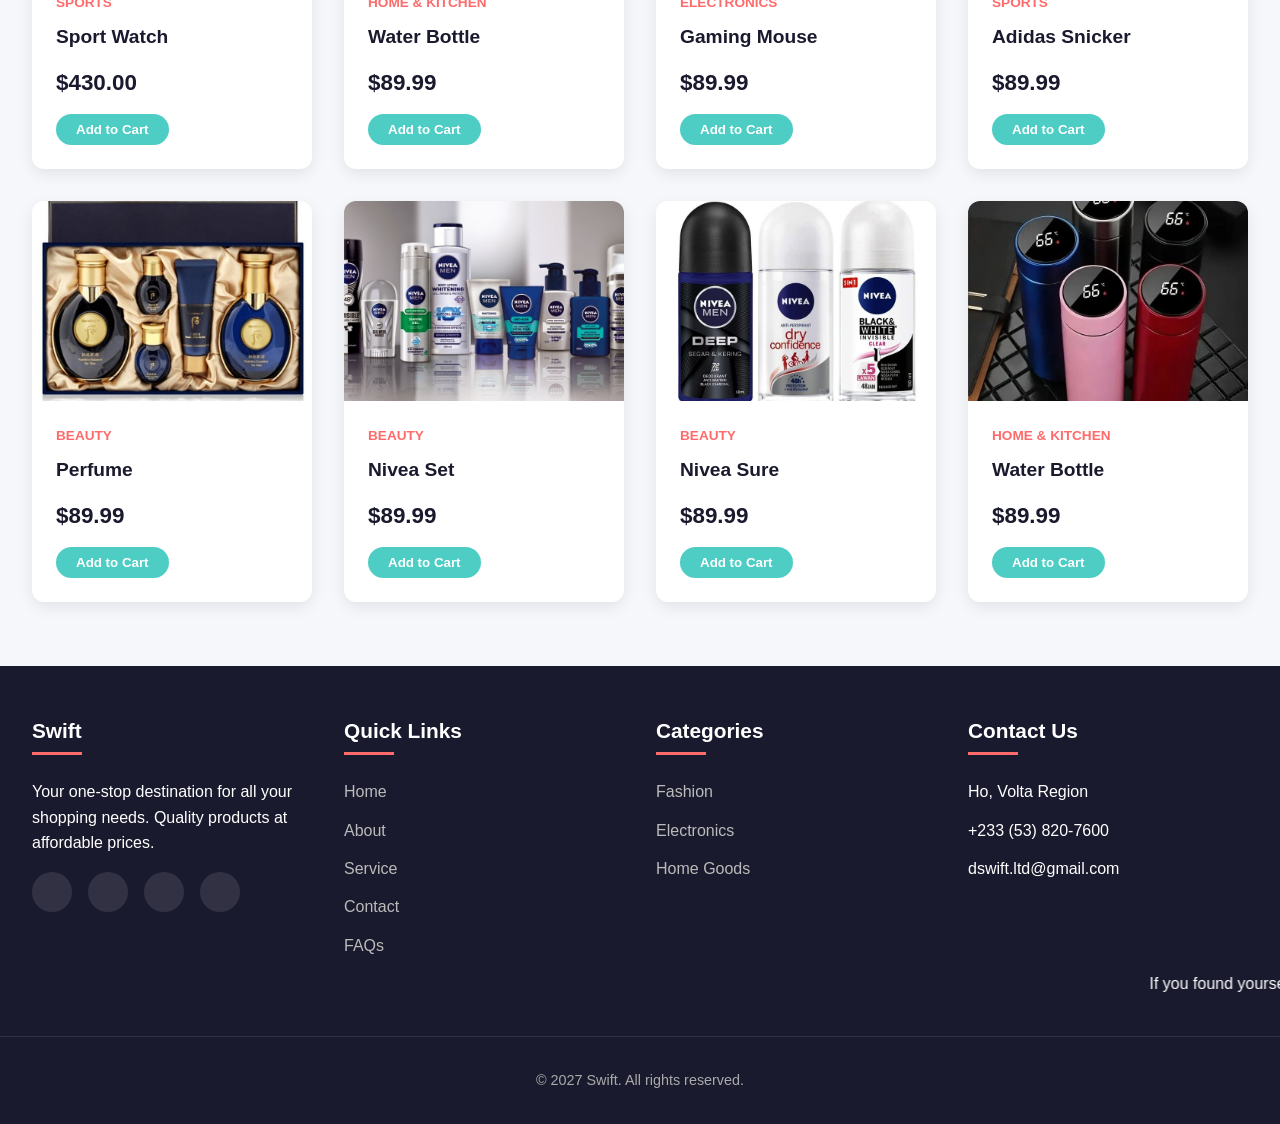
==== commit f31fd154: "Update index.html" ====
--- a/index.html
+++ b/index.html
@@ -34,7 +34,7 @@
     <!-- Hero Section -->
     <section class="hero">
         <div class="home-img">
-        <img src="456.jpeg">
+        <img src="456.jpg">
         </div>
         <div class="hero-content">
             <h1>Welcome to D-Swift</h1>
@@ -130,4 +130,4 @@
     </footer>
     <script src="script.js"></script>
 </body>
-</html>+</html>
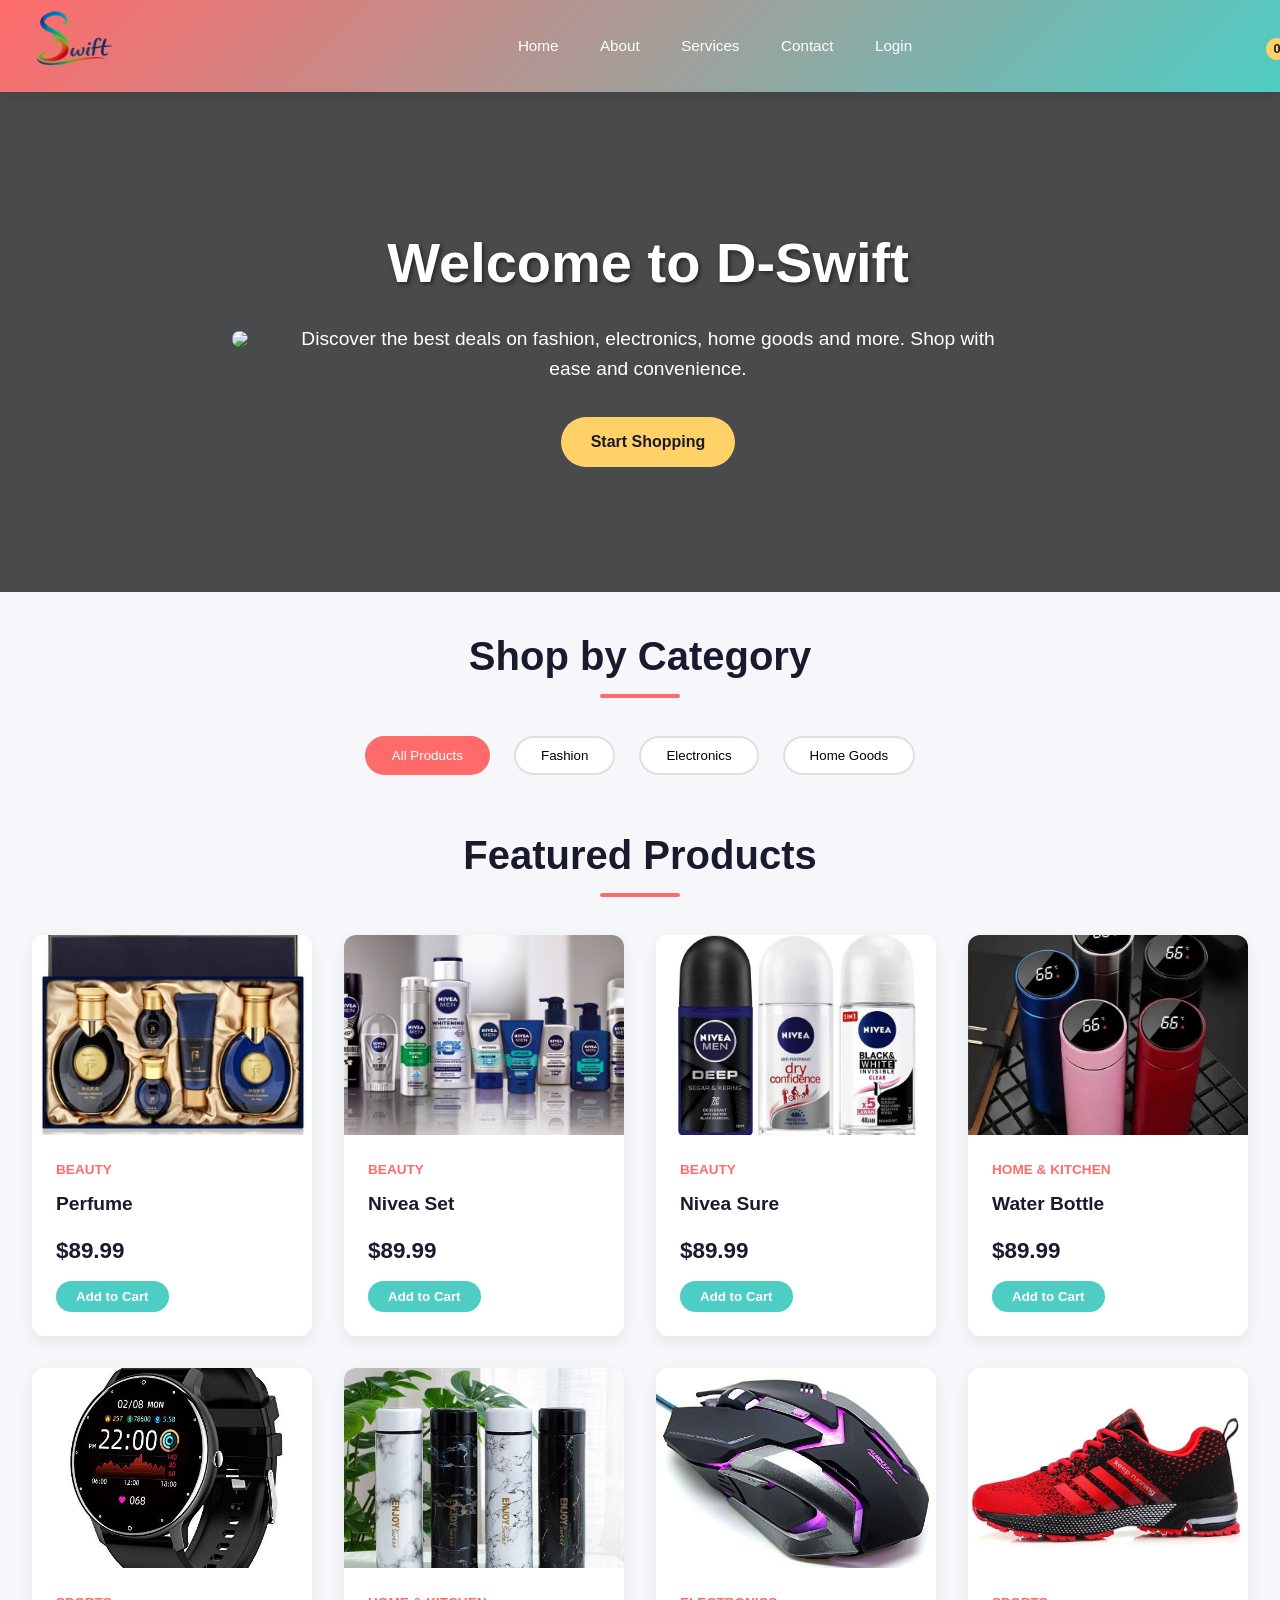
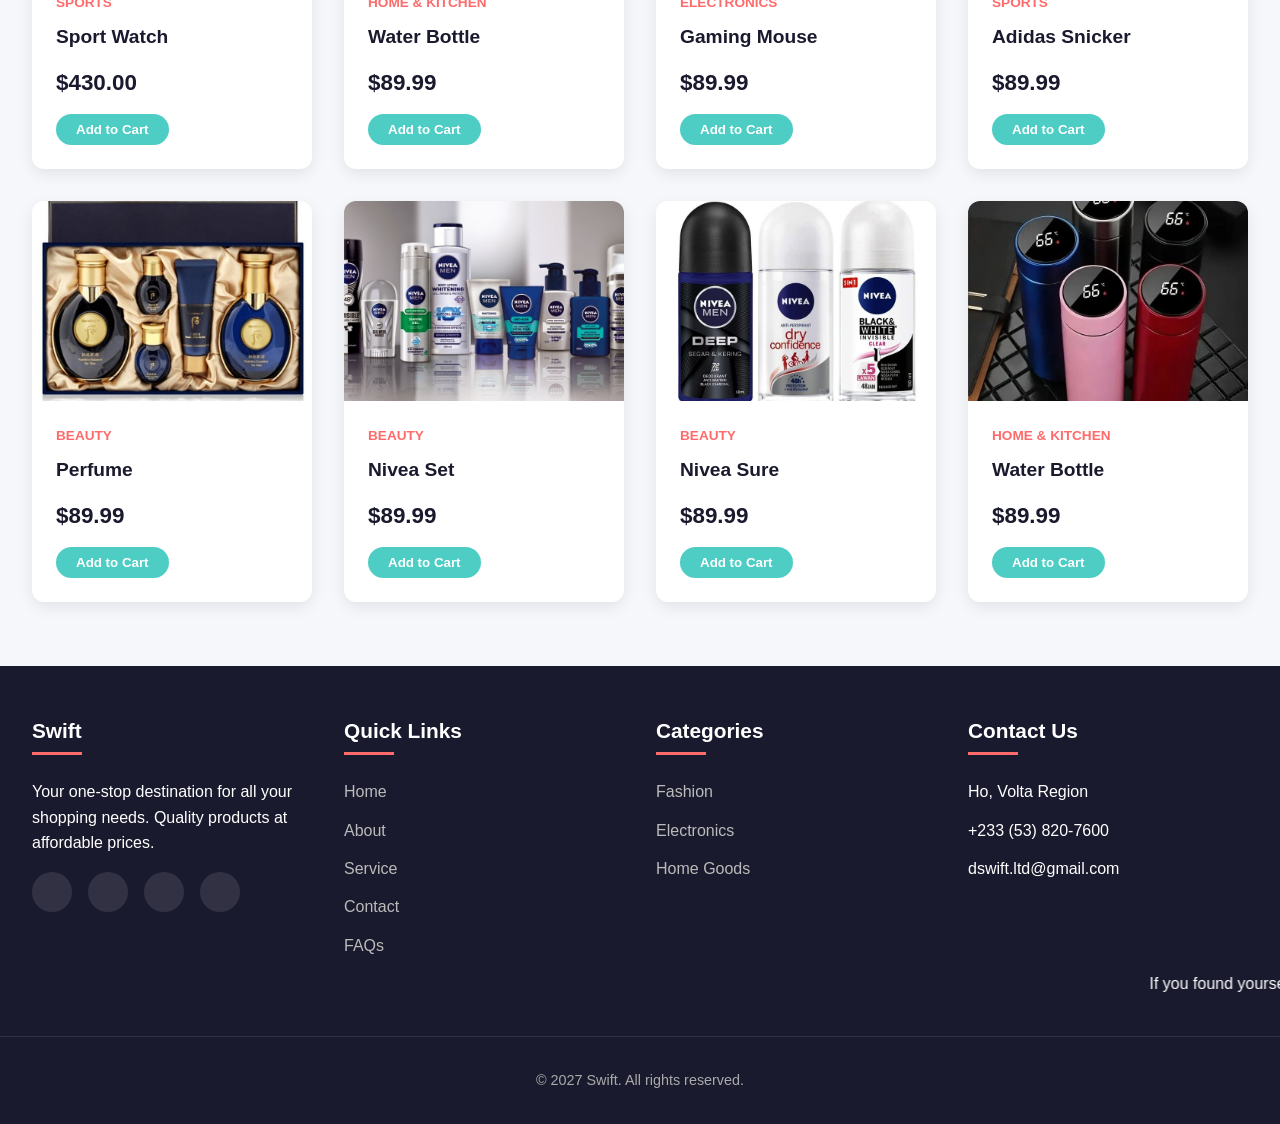
==== commit c5de3e5e: "Update index.html" ====
--- a/index.html
+++ b/index.html
@@ -34,7 +34,7 @@
     <!-- Hero Section -->
     <section class="hero">
         <div class="home-img">
-        <img src="456.jpg">
+        <img src="456.jpeg">
         </div>
         <div class="hero-content">
             <h1>Welcome to D-Swift</h1>
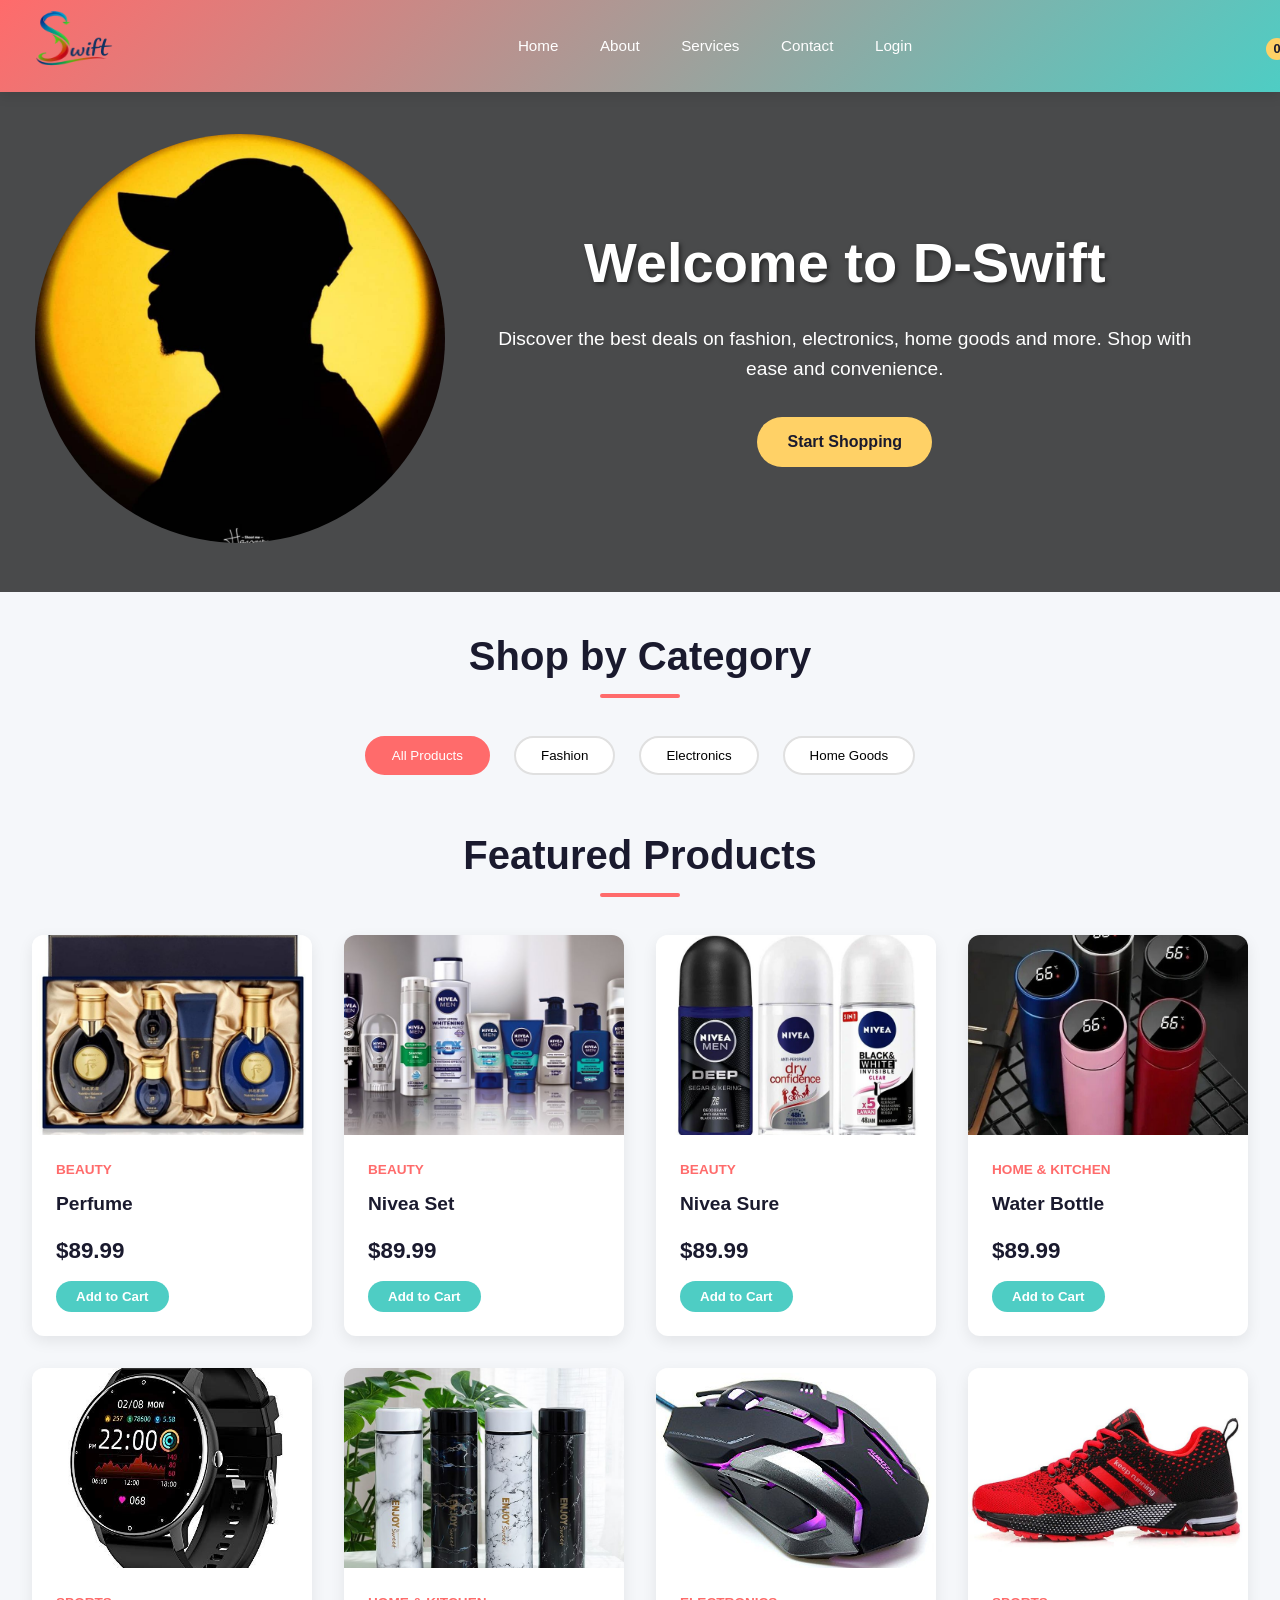
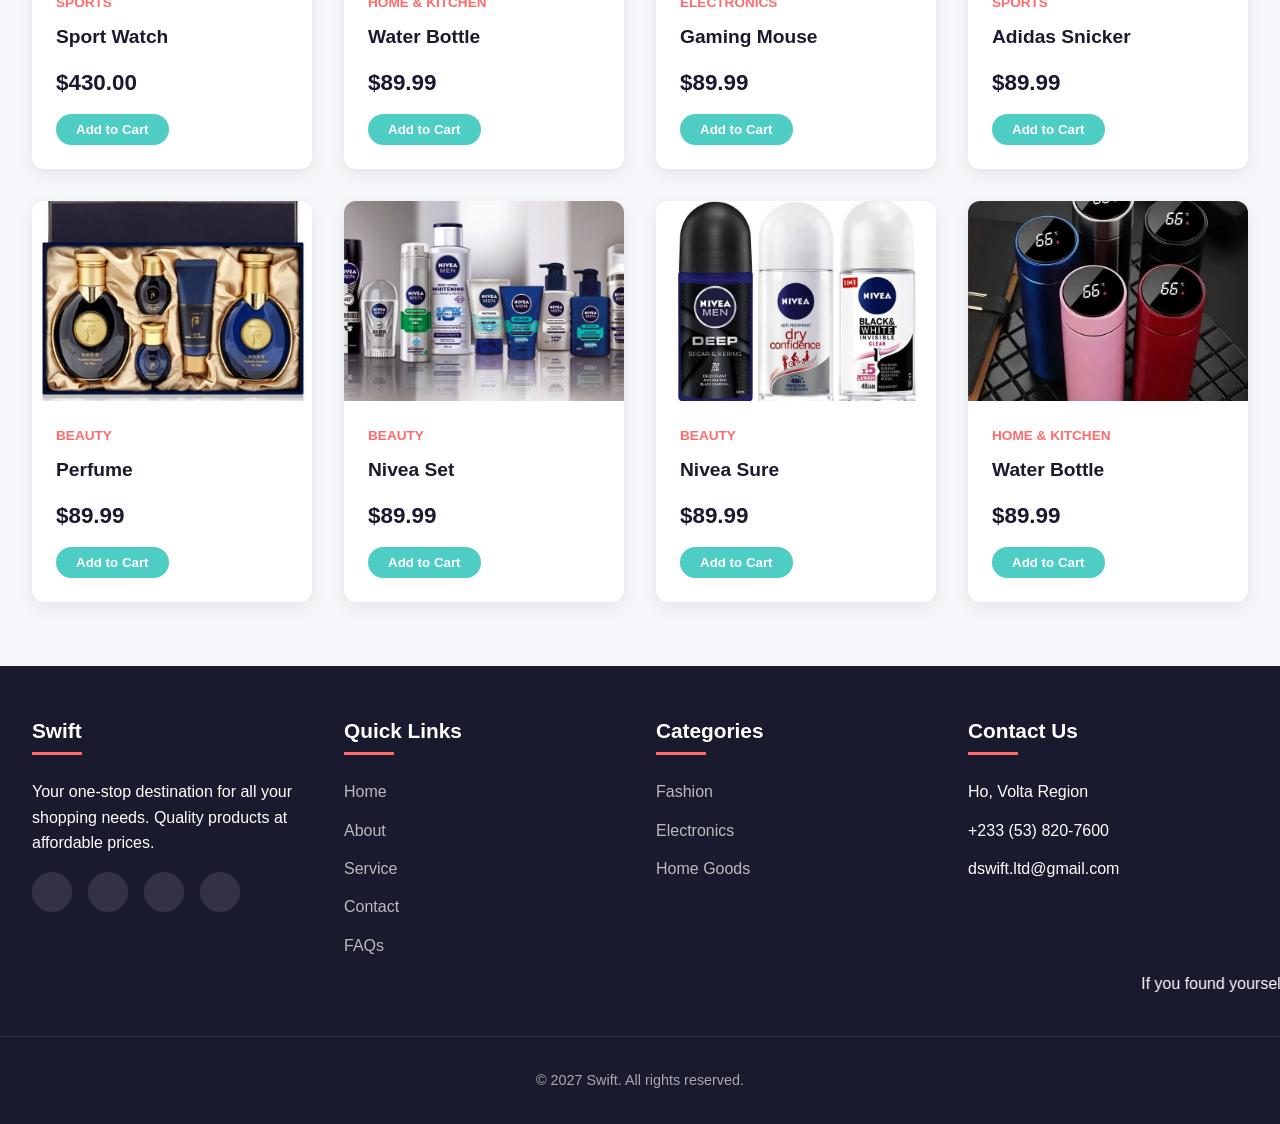
==== commit 1be3bfd8: "Update index.html" ====
--- a/index.html
+++ b/index.html
@@ -4,7 +4,7 @@
     <meta charset="UTF-8">
     <meta name="viewport" content="width=device-width, initial-scale=1.0">
     <title>Swift</title>
-    <link rel="stylesheet" href="style.css">
+    <link rel="stylesheet" href="kstyle.css">
     <link rel="icon" type="image" href="789.png">
 </head>
 <body>
@@ -128,6 +128,6 @@
             <p>&copy; 2027 Swift. All rights reserved.</p>
         </div>
     </footer>
-    <script src="script.js"></script>
+    <script src="kscript.js"></script>
 </body>
 </html>
--- a/kstyle.css
+++ b/kstyle.css
@@ -0,0 +1,519 @@
+* {
+            margin: 0;
+            padding: 0;
+            box-sizing: border-box;
+            font-family: 'Segoe UI', Tahoma, Geneva, Verdana, sans-serif;
+        }
+        :root {
+            --primary: #ff6b6b;
+            --secondary: #4ecdc4;
+            --dark: #1a1a2e;
+            --light: #f8f9fa;
+            --accent: #ffd166;
+        }
+        body {
+            background-color: #f5f7fa;
+            color: #333;
+            line-height: 1.6;
+        }
+
+        header {
+            position: sticky;
+            top: 0;
+            z-index: 100;
+            background: linear-gradient(135deg, var(--primary), var(--secondary));
+            color: white;
+            box-shadow: 0 4px 12px rgba(0,0,0,0.1);
+        }
+
+
+        .home-img{
+            border-radius: 50%;
+        }
+
+        .home-img img{
+            position: relative;
+            width: 32vw;
+            border-radius: 50%;
+            box-shadow: 0 0 5px solid #b74b4b;
+            cursor: pointor;
+            transition: 0.2s linear;
+        }
+        
+        .header-content {
+            display: flex;
+            align-items: center;
+            justify-content: space-between;  /* keeps everything in one straight line */
+            flex-wrap: nowrap;               /* prevents wrapping */
+            gap: 1rem;
+            min-height: 60px; 
+            max-width: 100%;
+            margin: 0 auto;               /* consistent height */
+        }
+        /* Logo stays on the left */
+        .logo {
+            font-size: 1.65rem;
+            white-space: nowrap;
+            flex-shrink: 0;
+        }     
+        
+        .logo img{
+        height: 80px;
+        width: 150px;
+        }
+ 
+        .logo i {
+            color: var(--accent);
+        }
+        .nav-links {
+            display: flex;
+            gap: 1.2rem;
+            flex: 1;                          /* takes all available space in the middle */
+            justify-content: center;         /* perfectly centered */
+            overflow: hidden;
+        }
+        .nav-links::-webkit-scrollbar {
+            display: none;                   
+        }
+        .nav-links a {
+            color: white;
+            text-decoration: none;
+            font-weight: 500;
+            font-size: 0.95rem;
+            white-space: nowrap;
+            padding: 0.4rem 0.7rem;
+            border-radius: 4px;
+            transition: background 0.3s;
+        }
+        .nav-links a:hover {
+            background: rgba(255,255,255,0.2);
+        }
+        .cart-icon {
+            flex-shrink: 0;
+            position: relative;
+            cursor: pointer;
+            font-size: 1.6rem;
+        }
+        .cart-count {
+            position: absolute;
+            top: -8px;
+            right: -8px;
+            background: var(--accent);
+            color: var(--dark);
+            border-radius: 50%;
+            width: 22px;
+            height: 22px;
+            display: flex;
+            align-items: center;
+            justify-content: center;
+            font-size: 0.8rem;
+            font-weight: bold;
+        }
+        .hero {
+            background: linear-gradient(rgba(0,0,0,0.7), rgba(0,0,0,0.7)), url('https://images.unsplash.com/photo-1596727147700-6a0b6a0c0d5d?ixlib=rb-4.0.3&auto=format&fit=crop&w=1950&q=80');
+            background-size: cover;
+            background-position: center;
+            height: 500px;
+            display: flex;
+            align-items: center;
+            justify-content: center;
+            text-align: center;
+            color: white;
+            margin-bottom: 2rem;
+        }
+        .hero-content {
+            max-width: 800px;
+            padding: 2rem;
+        }
+        .hero h1 {
+            font-size: 3.5rem;
+            margin-bottom: 1rem;
+            text-shadow: 2px 2px 4px rgba(0,0,0,0.5);
+        }
+        .hero p {
+            font-size: 1.2rem;
+            margin-bottom: 2rem;
+        }
+        .btn {
+            display: inline-block;
+            background: var(--accent);
+            color: var(--dark);
+            padding: 12px 30px;
+            border-radius: 30px;
+            text-decoration: none;
+            font-weight: 600;
+            transition: all 0.3s ease;
+            border: none;
+            cursor: pointer;
+            font-size: 1rem;
+        }
+        .btn:hover {
+            transform: translateY(-3px);
+            box-shadow: 0 10px 20px rgba(0,0,0,0.1);
+        }
+        .btn-primary {
+            background: var(--primary);
+            color: white;
+        }
+        .container {
+            max-width: 1400px;
+            margin: 0 auto;
+            padding: 0 2rem;
+        }
+        .section-title {
+            text-align: center;
+            margin: 2rem 0 3rem;
+            font-size: 2.5rem;
+            color: var(--dark);
+            position: relative;
+        }
+        .section-title::after {
+            content: '';
+            position: absolute;
+            bottom: -10px;
+            left: 50%;
+            transform: translateX(-50%);
+            width: 80px;
+            height: 4px;
+            background: var(--primary);
+            border-radius: 2px;
+        }
+        .categories {
+            display: flex;
+            justify-content: center;
+            gap: 1.5rem;
+            margin-bottom: 3rem;
+            flex-wrap: wrap;
+        }
+        .category-btn {
+            padding: 10px 25px;
+            background: white;
+            border: 2px solid #e0e0e0;
+            border-radius: 30px;
+            cursor: pointer;
+            font-weight: 500;
+            transition: all 0.3s ease;
+        }
+        .category-btn:hover, .category-btn.active {
+            background: var(--primary);
+            color: white;
+            border-color: var(--primary);
+        }
+        .products-grid {
+            display: grid;
+            grid-template-columns: repeat(auto-fill, minmax(280px, 1fr));
+            gap: 2rem;
+            margin-bottom: 4rem;
+        }
+        .product-card {
+            background: white;
+            border-radius: 12px;
+            overflow: hidden;
+            box-shadow: 0 5px 15px rgba(0,0,0,0.08);
+            transition: transform 0.3s ease;
+        }
+        .product-card:hover {
+            transform: translateY(-10px);
+        }
+        .product-image {
+            height: 200px;
+            width: 100%;
+            background-color: #f0f0f0;
+            display: flex;
+            align-items: center;
+            justify-content: center;
+            overflow: hidden;
+        }
+        .product-image img {
+            width: 100%;
+            height: 100%;
+            object-fit: cover;
+            transition: transform 0.5s ease;
+        }
+        .product-card:hover .product-image img {
+            transform: scale(1.1);
+        }
+        .product-info {
+            padding: 1.5rem;
+        }
+        .product-category {
+            color: var(--primary);
+            font-size: 0.85rem;
+            text-transform: uppercase;
+            font-weight: 600;
+            margin-bottom: 0.5rem;
+        }
+        .product-name {
+            font-size: 1.2rem;
+            margin-bottom: 0.5rem;
+            color: var(--dark);
+        }
+        .product-price {
+            font-size: 1.4rem;
+            font-weight: 700;
+            color: var(--dark);
+            margin: 0.8rem 0;
+        }
+        .product-actions {
+            display: flex;
+            justify-content: space-between;
+            align-items: center;
+        }
+        .add-to-cart {
+            background: var(--secondary);
+            color: white;
+            border: none;
+            padding: 8px 20px;
+            border-radius: 30px;
+            cursor: pointer;
+            font-weight: 600;
+            transition: all 0.3s ease;
+        }
+        .add-to-cart:hover {
+            background: #3dbdb4;
+        }
+        .cart-container {
+            position: fixed;
+            top: 0;
+            right: -400px;
+            width: 380px;
+            height: 100vh;
+            background: white;
+            box-shadow: -5px 0 15px rgba(0,0,0,0.1);
+            z-index: 1000;
+            transition: right 0.4s ease;
+            display: flex;
+            flex-direction: column;
+        }
+        .cart-icon {
+            flex-shrink: 0;
+            font-size: 1.6rem;
+        }
+        .cart-container.active {
+            right: 0;
+        }
+        .cart-header {
+            padding: 1.5rem;
+            background: var(--primary);
+            color: white;
+            display: flex;
+            justify-content: space-between;
+            align-items: center;
+        }
+        .close-cart {
+            background: none;
+            border: none;
+            color: white;
+            font-size: 1.5rem;
+            cursor: pointer;
+        }
+        .cart-items {
+            flex: 1;
+            overflow-y: auto;
+            padding: 1.5rem;
+        }
+        .cart-item {
+            display: flex;
+            gap: 1rem;
+            padding: 1rem 0;
+            border-bottom: 1px solid #eee;
+        }
+        .cart-item-image {
+            width: 80px;
+            height: 80px;
+            border-radius: 8px;
+            overflow: hidden;
+            background-color: #f0f0f0;
+        }
+        .cart-item-image img {
+            width: 100%;
+            height: 100%;
+            object-fit: cover;
+        }
+        .cart-item-details {
+            flex: 1;
+        }
+        .cart-item-name {
+            font-weight: 600;
+            margin-bottom: 0.5rem;
+        }
+        .cart-item-price {
+            color: var(--primary);
+            font-weight: 700;
+            margin-bottom: 0.5rem;
+        }
+        .cart-item-controls {
+            display: flex;
+            align-items: center;
+            gap: 0.5rem;
+        }
+        .quantity-btn {
+            width: 30px;
+            height: 30px;
+            border-radius: 50%;
+            border: 1px solid #ddd;
+            background: white;
+            cursor: pointer;
+            display: flex;
+            align-items: center;
+            justify-content: center;
+        }
+        .quantity {
+            min-width: 30px;
+            text-align: center;
+        }
+        .remove-item {
+            color: #ff6b6b;
+            background: none;
+            border: none;
+            cursor: pointer;
+            margin-left: auto;
+        }
+        .cart-footer {
+            padding: 1.5rem;
+            border-top: 1px solid #eee;
+        }
+        .cart-total {
+            display: flex;
+            justify-content: space-between;
+            font-size: 1.2rem;
+            font-weight: 700;
+            margin-bottom: 1.5rem;
+        }
+        .checkout-btn {
+            width: 100%;
+            padding: 15px;
+            background: var(--primary);
+            color: white;
+            border: none;
+            border-radius: 8px;
+            font-size: 1.1rem;
+            font-weight: 600;
+            cursor: pointer;
+            transition: background 0.3s ease;
+        }
+        .checkout-btn:hover {
+            background: #ff5252;
+        }
+        .overlay {
+            position: fixed;
+            top: 0;
+            left: 0;
+            width: 100%;
+            height: 100%;
+            background: rgba(0,0,0,0.5);
+            z-index: 999;
+            opacity: 0;
+            visibility: hidden;
+            transition: all 0.4s ease;
+        }
+        .overlay.active {
+            opacity: 1;
+            visibility: visible;
+        }
+        .cart-empty {
+            text-align: center;
+            padding: 2rem;
+            color: #888;
+        }
+        .cart-empty i {
+            font-size: 3rem;
+            margin-bottom: 1rem;
+            color: #ddd;
+        }
+        footer {
+            background: var(--dark);
+            color: white;
+            padding: 3rem 0 2rem;
+            margin-top: 4rem;
+        }
+        .footer-content {
+            display: grid;
+            grid-template-columns: repeat(auto-fit, minmax(250px, 1fr));
+            gap: 2rem;
+            max-width: 1400px;
+            margin: 0 auto;
+            padding: 0 2rem;
+        }
+        .footer-column h3 {
+            font-size: 1.3rem;
+            margin-bottom: 1.5rem;
+            position: relative;
+            padding-bottom: 0.5rem;
+        }
+        .footer-column h3::after {
+            content: '';
+            position: absolute;
+            bottom: 0;
+            left: 0;
+            width: 50px;
+            height: 3px;
+            background: var(--primary);
+        }
+        .footer-links {
+            list-style: none;
+        }
+        .footer-links li {
+            margin-bottom: 0.8rem;
+        }
+        .footer-links a {
+            color: #bbb;
+            text-decoration: none;
+            transition: color 0.3s ease;
+        }
+        .footer-links a:hover {
+            color: var(--accent);
+        }
+        .social-links {
+            display: flex;
+            gap: 1rem;
+            margin-top: 1rem;
+        }
+        .social-links a {
+            display: flex;
+            align-items: center;
+            justify-content: center;
+            width: 40px;
+            height: 40px;
+            border-radius: 50%;
+            background: rgba(255,255,255,0.1);
+            color: white;
+            transition: all 0.3s ease;
+        }
+        .social-links a:hover {
+            background: var(--primary);
+            transform: translateY(-3px);
+        }
+        .copyright {
+            text-align: center;
+            padding-top: 2rem;
+            margin-top: 2rem;
+            border-top: 1px solid rgba(255,255,255,0.1);
+            color: #aaa;
+            font-size: 0.9rem;
+        }
+        
+        @media (max-width: 560px) {
+            .nav-links {
+                gap: 0.6rem;
+                overflow-x: auto;
+                -webkit-overflow-scrolling: touch;
+                scrollbar-width: none;
+                padding: 0 0.5rem;
+            }
+    
+            .nav-links::-webkit-scrollbar {
+                display: none;
+            }
+    
+            .nav-links a {
+                font-size: 0.85rem;
+                padding: 0.3rem 0.5rem;
+            }
+    
+            .logo {
+                font-size: 1.5rem;
+            }
+        }
+
+        
